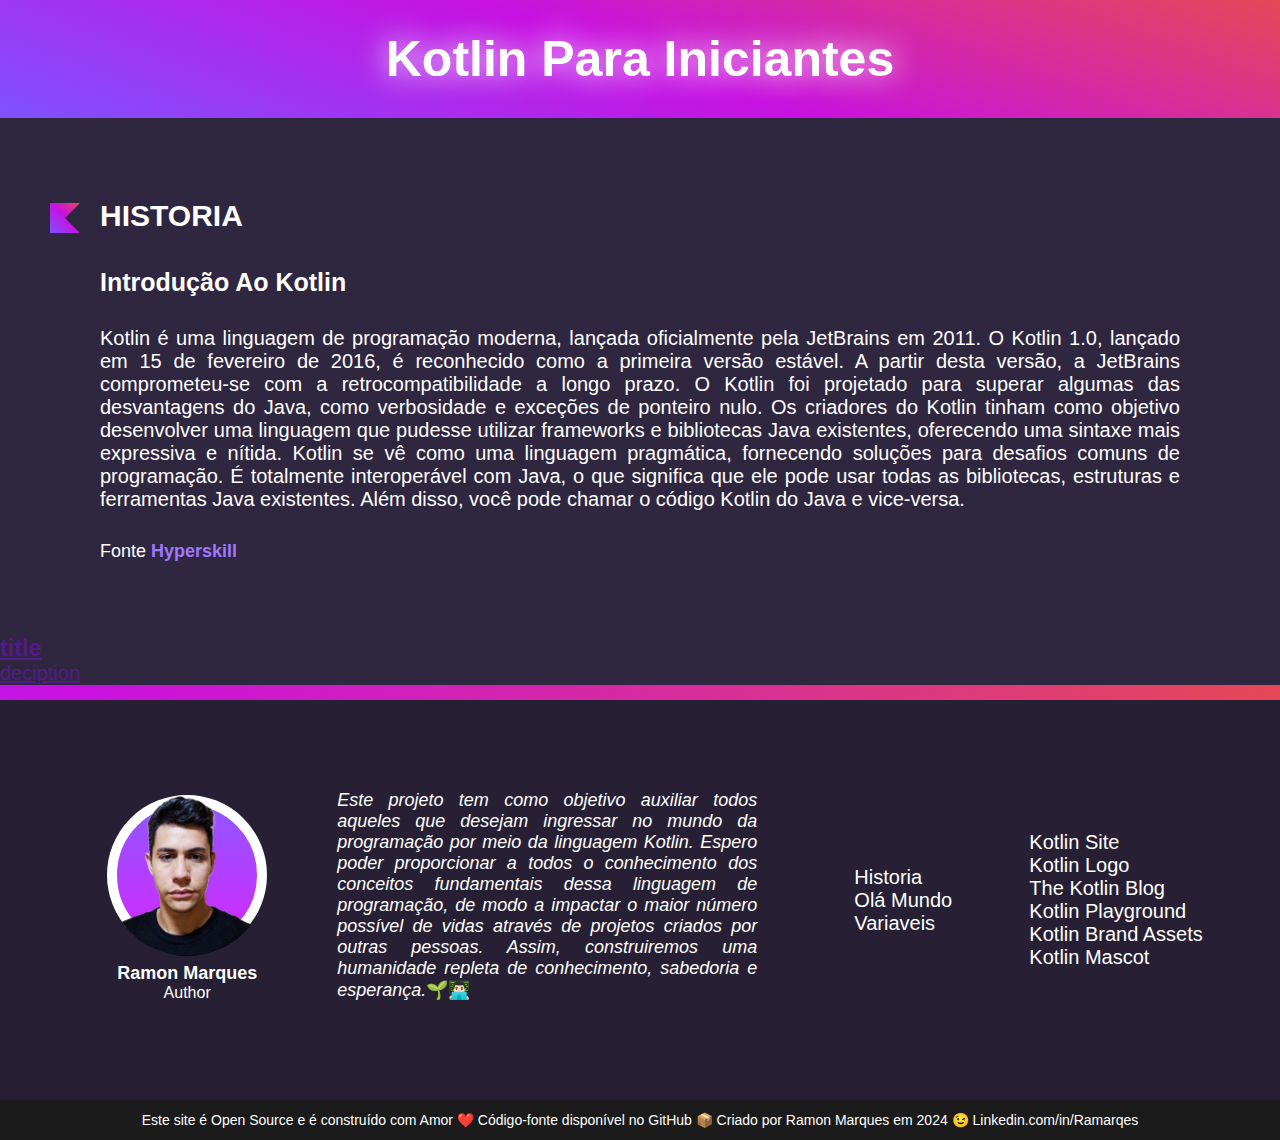
==== index.html @ e8d36db6 "refazendo toda a base do codigo." ====
<!DOCTYPE html>
<!-- Idioma usado no site -->
<html lang="pt">
<!--  Cabeçalho onde estão inserido algumas configurações e informações do site -->
<head>
    <!-- Padrão para reconhecimento de caracteres do portugues -->
    <meta charset="UTF-8">
    <!-- Nome do site na guia do navegador -->
    <title>Kotlin para Iniciantes</title>
    <!-- Icone do site na guia do navegador -->
    <link rel="shortcut icon" href="assets/favicon.ico" type="image/x-icon">
    <!-- Estilização do site, cores, tamanho, fontes etc. -->
    <link rel="stylesheet" href="./style.css">
    <!-- Fontes textuais usada para aplicar no estilo do site -->
    <link rel="preconnect" href="https:fonts.googleapis.com">
    <link rel="preconnect" href="https:fonts.gstatic.com" crossorigin>
    <link href="https:fonts.googleapis.com/css2?family=Open+Sans:ital,wght@0,300..800;1,300..800&family=Roboto:ital,wght@0,100;0,300;0,400;0,500;0,700;0,900;1,100;1,300;1,400;1,500;1,700;1,900&display=swap" rel="stylesheet">
</head>
<!-- Area onde é apresentado todo o conteudo do site -->
<body>

     <!-- titulo do site -->
    <header class="header-page">
        <h1 class="title-page">kotlin para iniciantes</h1>
    </header>


<!-- Modelo base para criar um modulo -->
 <!-- Espaço em volta das seções onde é aplicado a distancia entre os modulos. -->
    <!-- <h1 class="area-module">
        Cabeçalho do modulo do curso
        <div class="section-header">
            Logo kotlin a lado esquerdo do titulo do modulo do curso
            <img src="./assets/Kotlin Full Color Logo Mark RGB.svg" class="side-logo">
            Titulo do modulo
            <h3 class="section-title">module name</h3>
        </div>
        Conteudo do modulo
        <div class="module-content">
            Titulo do conteudo abordado
            <h3 class="content-curse-title">title content</h3>
            Conteudo do modulo abordado
            <p class="content-curse">
                content here!
            </p>
            fonte de ferencia das informações
            <div class="font-section">
                <p class="fonte-reference">fonte</p>
                <a href="https://" target="_blank" class="fonte-name">name</a>
            </div>
        </div>
    </h1> -->


    <!-- Espaço em volta das seções onde é aplicado a distancia entre os modulos. -->
    <h1 class="area-module">
        <!-- Cabeçalho do modulo do curso-->
        <div class="section-header">
            <!-- Logo kotlin a lado esquerdo do titulo do modulo do curso -->
            <img src="./assets/Kotlin Full Color Logo Mark RGB.svg" class="side-logo">
            <!-- Titulo do modulo -->
            <h3 class="section-title">historia</h3>
        </div>
        <!-- Conteudo do modulo -->
        <div class="module-content">
            <!-- Titulo do conteudo abordado -->
            <h3 class="content-curse-title">introdução ao kotlin</h3>
            <!-- Conteudo do modulo abordado -->
            <p class="content-curse">
                Kotlin é uma linguagem de programação moderna, lançada oficialmente pela JetBrains em 2011. O Kotlin 1.0, lançado em 15 de fevereiro de 2016, é reconhecido como a primeira versão estável. A partir desta versão, a JetBrains comprometeu-se com a retrocompatibilidade a longo prazo. O Kotlin foi projetado para superar algumas das desvantagens do Java, como verbosidade e exceções de ponteiro nulo. Os criadores do Kotlin tinham como objetivo desenvolver uma linguagem que pudesse utilizar frameworks e bibliotecas Java existentes, oferecendo uma sintaxe mais expressiva e nítida.
                Kotlin se vê como uma linguagem pragmática, fornecendo soluções para desafios comuns de programação. É totalmente interoperável com Java, o que significa que ele pode usar todas as bibliotecas, estruturas e ferramentas Java existentes. Além disso, você pode chamar o código Kotlin do Java e vice-versa.
           </p>
            <!-- fonte de ferencia das informações -->
            <div class="font-section">
                <p class="fonte-reference">fonte</p>
                <a href="https://hyperskill.org/" target="_blank" class="fonte-name">hyperskill</a>
            </div>
        </div>
    </h1>

    <!--  Area dedicada aos cards que mostram os cursos -->
    <div class="cards-sections">
        <!-- Grupo de cards -->
        <ul class="card-image">
             <!-- Card individual -->
            <li>
                 <!-- Conteudo do Card -->
                <a href="">
                    <img src="">
                    <h3>title</h3>
                    <p>deciption</p>
                </a>
            </li>
        </ul>
    </div>
  
    <!-- <div id="historia"></div>
        <div class="section-header">
            <img src="./assets/Kotlin Full Color Logo Mark RGB.svg" class="mini-logo">
            <h3 class="module-title">historia</h3>
        </div>
        <div class="about-koltin">
            <p>Kotlin é uma linguagem de programação moderna e versátil que pode ser aplicada em diversas atividades. Aqui estão algumas delas:</p>
            <br>
            <p><strong>📱Desenvolvimento Android:</strong> <br> Em 2017, o time do Android da Google oficialmente anunciou o Kotlin como a principal linguagem de programação para o desenvolvimento de aplicações Android, adicionando-a à lista de linguagens suportadas. Portanto, o Kotlin é amplamente utilizado para criar aplicativos Android.</p>
            <br>
            <p><strong> 👨🏻‍💻Desenvolvimento Web:</strong> <br> O Kotlin também pode ser usado para desenvolver aplicativos web e back-ends. Sua sintaxe semelhante ao Java facilita a transição para desenvolvedores familiarizados com essa linguagem.</p>
            <br>
            <p><strong>🖥️Desenvolvimento Desktop:</strong> <br>  Você pode criar aplicativos desktop usando Kotlin. Ele oferece recursos avançados, como programação funcional e expressões lambda, tornando o desenvolvimento mais eficiente.</p>
            <br>
            <p><strong>☕Desenvolvimento de Aplicações para a JVM:</strong> <br>  O Kotlin é compatível com a plataforma Java e pode ser executado em máquinas virtuais Java (JVM). Isso significa que você pode aproveitar bibliotecas existentes em Java para seus projetos Kotlin.</p>
            <br>
            <p>Em resumo, o Kotlin é uma escolha sólida para desenvolvedores que desejam escrever código de forma concisa, segura e eficiente em várias áreas, incluindo Android, web e desktop! 🚀👩‍💻</p>
        </div>
    <div class="section-header">
        <img src="./assets/Kotlin Full Color Logo Mark RGB.svg" class="mini-logo">
        <h3 class="module-title" id="olamundo">olá mundo</h3>
    </div>
<pre class="box-code">
<span class="fun">fun</span> <span class="main">main</span>() {
    println(<span class="println-text">"Hello, world!"</span>)
    <span class="comment"> Hello, world!</span>
}
</pre>

<div class="section-header">
    <img src="./assets/Kotlin Full Color Logo Mark RGB.svg" class="mini-logo">
    <h3 class="module-title" id="variaveis">variaveis</h3>
</div> -->

<!-- Parte final do site -->
<div class="footer-page">
    <div class="menu-curse">
        <div class="kotlin-curse-description">
            <div class="author-name-photo">
                    <a href="https:www.linkedin.com/in/Ramarqes" target="_blank" class="author-box">
                        <img src="./assets/ramon.png" class="profile-photo" draggable="false"></img>
                    </a>
                <div class="author-infor">
                    <h3 class="author-name">Ramon Marques</h3>  
                    <p class="author-page">Author</p>
                </div>
            </div> 
            <p class="curse-description">Este projeto tem como objetivo auxiliar todos aqueles que desejam ingressar no mundo da programação por meio da linguagem Kotlin. Espero poder proporcionar a todos o conhecimento dos conceitos fundamentais dessa linguagem de programação, de modo a impactar o maior número possível de vidas através de projetos criados por outras pessoas. Assim, construiremos uma humanidade repleta de conhecimento, sabedoria e esperança.<span class="plant">🌱</span><span class="developer">👨🏻‍💻</span></p>
        </div>
        <ul class="menu-curse-list" id="mapa">
            <li><a href="#historia">historia</a></li>
            <li><a href="#olamundo">olá mundo</a></li>
            <li><a href="#variaveis">variaveis</a></li>
        </ul>
        <ul class="menu-curse-list">
            <li><a href="https:kotlinlang.org/" target="_blank">kotlin site</a></li>
            <li><a href="https:resources.jetbrains.com/storage/products/kotlin/docs/kotlin_logos.zip?_gl=1*v9r5ra*_ga*MTM2NjAxMjk1Ny4xNzA3NTg4OTkx*_ga_9J976DJZ68*MTcwNzU4ODk5MS4xLjEuMTcwNzU5MTEyNi41LjAuMA..&_ga=2.67188372.463528049.1707588992-1366012957.1707588991" target="_blank">kotlin logo</a></li>
            <li><a href="https:blog.jetbrains.com/kotlin/" target="_blank">the kotlin blog</a></li>
            <li><a href="https:play.kotlinlang.org/?_gl=1*1tnyzey*_ga*MTM2NjAxMjk1Ny4xNzA3NTg4OTkx*_ga_9J976DJZ68*MTcwNzU4ODk5MS4xLjEuMTcwNzU4OTA2Ni41Mi4wLjA.&_ga=2.162132665.463528049.1707588992-1366012957.1707588991#[base64]" target="_blank">kotlin playground</a></li>
            <li><a href="https:kotlinlang.org/docs/kotlin-brand-assets.html" target="_blank">Kotlin brand assets</a></li>
            <li><a href="https:resources.jetbrains.com/storage/products/kotlin/docs/kotlin_mascot_2.zip?_gl=1*n5h6gu*_ga*NDE5MTMzMjM2LjE3MDgxNDAwMzI.*_ga_9J976DJZ68*MTcwODE0MDAzMi4xLjEuMTcwODE0MDE0OS41Mi4wLjA.&_ga=2.55167659.1201682532.1708140033-419133236.1708140032" target="_blank">kotlin mascot</a></li>
        </ul>
    </div>
    <div class="infor-page">
        <p >Este site é Open Source e é construído com Amor <span class="heart">❤️</span> <a class="github" href="https:github.com/ramonmarqueslima/guia_kotlin_para_iniciantes" target="_blank">Código-fonte disponível no GitHub</a> <span class="box">📦</span> Criado por Ramon Marques em 2024 <span class="wink">😉</span> <a class="linkedin" target="_blank" href="https:www.linkedin.com/in/Ramarqes">Linkedin.com/in/Ramarqes</a></p>
    </div>
</div>
</html>
---- style.css ----
/* Definindo algumas propriodades do site como espaçamento e comportamento */
*{
    margin: 0px;
    padding: 0px;
}
html{
    scroll-behavior: smooth;
}
body{
    font-family: 'Segoe UI', Tahoma, Geneva, Verdana, sans-serif;
    font-size: 20px;;
    color: #ffffff;
    background-color: #2f263f;
}

/* Definindo o titulo da pagina */
.header-page{
    font-family: 'Segoe UI', Tahoma, Geneva, Verdana, sans-serif;
    display: flex;
    justify-content: center;
    justify-items: center;
    background-image: linear-gradient(20deg, #7F52FF, #C811E2, #E54857);
}
.title-page{
    font-size: 50px;  
    text-shadow: 0px 0px 30px #ffffff;
    text-transform: capitalize;
    margin: 30px;
    display: flex;
    justify-content: center;
    justify-items: center;
    user-select: none;
}

/* Definindo a area em volta de cada modulo */
.area-module{
    margin: 50px;
}

/* Definindo o titulo do modulo */
.section-header{
    height: 100px;
    display: flex;
    flex-direction: row;
    align-items: center;
}
.section-title{
    margin-bottom: 5px;
    text-align: center;
    font-size: 30px;
    font-family: 'Segoe UI', Tahoma, Geneva, Verdana, sans-serif;
    text-transform: uppercase;
}
.side-logo{
    width: 30px;
    margin-right: 20px;
    user-select: none;
    -webkit-user-drag: none;
    -moz-user-select: none;
    -webkit-user-modify: read-only;
}

/* Definindo o conteudo do curso */
.module-content{
    margin-left: 50px;
    margin-right: 50px;
}
.content-curse-title{
    font-size: 25px;
    text-transform: capitalize;
    margin-bottom: 30px;
}
.content-curse{
    font-size: 20px;
    font-weight: 100;
    text-align: justify;
    margin-bottom: 30px;
}
.font-section{
    display: flex;
    flex-direction: row;
    align-items: center;
}
.fonte-reference{
    text-transform: capitalize;
    font-size: 18px;
    font-weight: 100;
}
.fonte-name{
    transition: ease-in-out 0.3s;
    text-transform: capitalize;
    font-size: 18px;
    margin-left: 5px;
    color: #a077ff;
    text-decoration: none;
}
.fonte-name:hover{
    text-shadow: 0px 0px 30px #C811E2;
}











/* .section-header{
    display: flex;
    flex-direction: row;
    align-items: center;
    margin-left: 50px;
    margin: 50px;
    user-select: none;
    -webkit-user-drag: none;
    -moz-user-select: none;
    -webkit-user-modify: read-only;
} */

/* .mini-logo{
    width: 25px;
    user-select: none;
    -webkit-user-drag: none;
    -moz-user-select: none;
    -webkit-user-modify: read-only;
} */
.module-title{

    margin-left: 15px;
    text-transform: capitalize;
    margin-bottom: 3px;
}
.about-koltin{
    margin-left: 90px;
    margin-right: 90px;
    font-size: 18px;
    text-align: justify;
    font-family: 'Segoe UI', Tahoma, Geneva, Verdana, sans-serif;
    font-weight: 100;
}
strong{
    font-weight: 600;
}
.println-text{
    color: #35c78a;
}
.comment{
    color: #8f8f8f;
}
.fun{
    color: #bc8ef5;
}
.main{
    color: rgb(104, 166, 236);
}
.box-code{
    font-size: 16px;
    border-left: 10px solid #ffffff;
    margin-left: 90px;
    margin-right: 90px;
    padding-left: 30px;
    display: block;
}

.footer-page{
    color: #ffffff;
    height: auto;
    background-color: #272034;
}
.author-box{
    margin-top: -50px;
    display: flex;
    flex-direction: column;
    justify-content: center;
    align-items: center;
    width: 140px;
    height: 140px;
    background-image: linear-gradient(180deg, #9156ff, #d427ff);
    border-radius: 100%;
    border: 10px solid #ffffff;
    transition: ease-in-out 0.4s;
}
.author-box:hover{
    width: 160px;
    height: 160px;
    filter: drop-shadow(0px -20px 20px#b22eff);
    border: 0px solid transparent;
}
.profile-photo{ 
    width: 161px;
    height: 161px;
    border-radius: 100%;

}
.author-infor{
    position: absolute;
    display: flex;
    flex-direction: column;
    justify-content: space-evenly;
    align-items: center;
    margin-bottom: -165px;
}
.author-name{
    font-family: 'Segoe UI', Tahoma, Geneva, Verdana, sans-serif;
    font-size: 18px;
}
.author-page{
    font-size: 16px;
    text-align: justify;
    font-family: 'Segoe UI', Tahoma, Geneva, Verdana, sans-serif;
    font-weight: 100;
}
.menu-curse{
    height: 400px;
    display: flex;
    flex-direction: row;
    justify-content: space-evenly;
    align-items: center;
    border-top-width: 15px;
    border-top-style: solid;
    border-image: linear-gradient(20deg, #7F52FF, #C811E2, #E54857) 1;
}
.kotlin-curse-description{
    display: flex;
    justify-content: space-evenly;
    align-items: center;
    width: 700px;
    height: 300px;
    gap: 30px;
}
.curse-description{
    font-size: 18px;
    text-align: justify;
    font-family: 'Segoe UI', Tahoma, Geneva, Verdana, sans-serif;
    font-weight: 100;
    font-style: italic;
    height: 220px;
    width: 420px;
    padding: 10px;
}
.author-name-photo{
   display: flex;
   align-items: center;
   flex-direction: column;
   justify-content: center;
   width: 200px;
   height: 250px;
}

.menu-curse-list{
    list-style-type: none;
}
.menu-curse-list a{
    text-decoration: none;
    color: #ffffff;
    text-transform: capitalize;
    font-weight: 100;
    transition:  all 0.5s;
}
.infor-page{
    width: auto;
    height: 40px;
    font-size: 14px;
    display: flex;
    flex-direction: row;
    justify-content: center;
    align-items: center;
    background-color: #1B1B1B;
}
.developer{
    transition: all 0.5s;
    font-style: normal;
}
.developer:hover{
    cursor: pointer;
    filter: drop-shadow(0px 0px 5px #e4c7ff);
}
.heart{
    transition: all 0.5s;
    font-style: normal;
}
.wink{
    transition: all 0.5s;
}
.plant{
    font-style: normal;
    transition: all 0.5s; 
}
.plant:hover{
    filter: drop-shadow(0px 0px 5px #9af13d);
    cursor: pointer;
}
.box{
    transition: all 0.5s; 
}
.box:hover{
    cursor: pointer;
    filter: drop-shadow(0px 0px 5px #ffda81);
}
.github{
    transition: all 0.5s;
    color: #ffffff;
    text-decoration: none;
}
.github:hover{
    filter: drop-shadow(0px 0px 5px #d289ff);
    color: #d289ff;
}
.heart:hover{
    filter: drop-shadow(0px 0px 5px #ff0050);
    cursor: pointer;
}
.wink:hover{
    filter: drop-shadow(0px 0px 5px #ffc833);
    cursor: pointer;  
}
.linkedin{
    transition: all 0.5s;
    cursor: pointer;
    text-decoration: none;
    color: #ffffff;
}
.linkedin:hover{
    filter: drop-shadow(0px 0px 5px #0096ff);
    color: #0096ff;
}
::selection{
    color: #1b1b1b;
    background-color: #d289ff;
}
a:hover{
    color: #ca74ff;
}
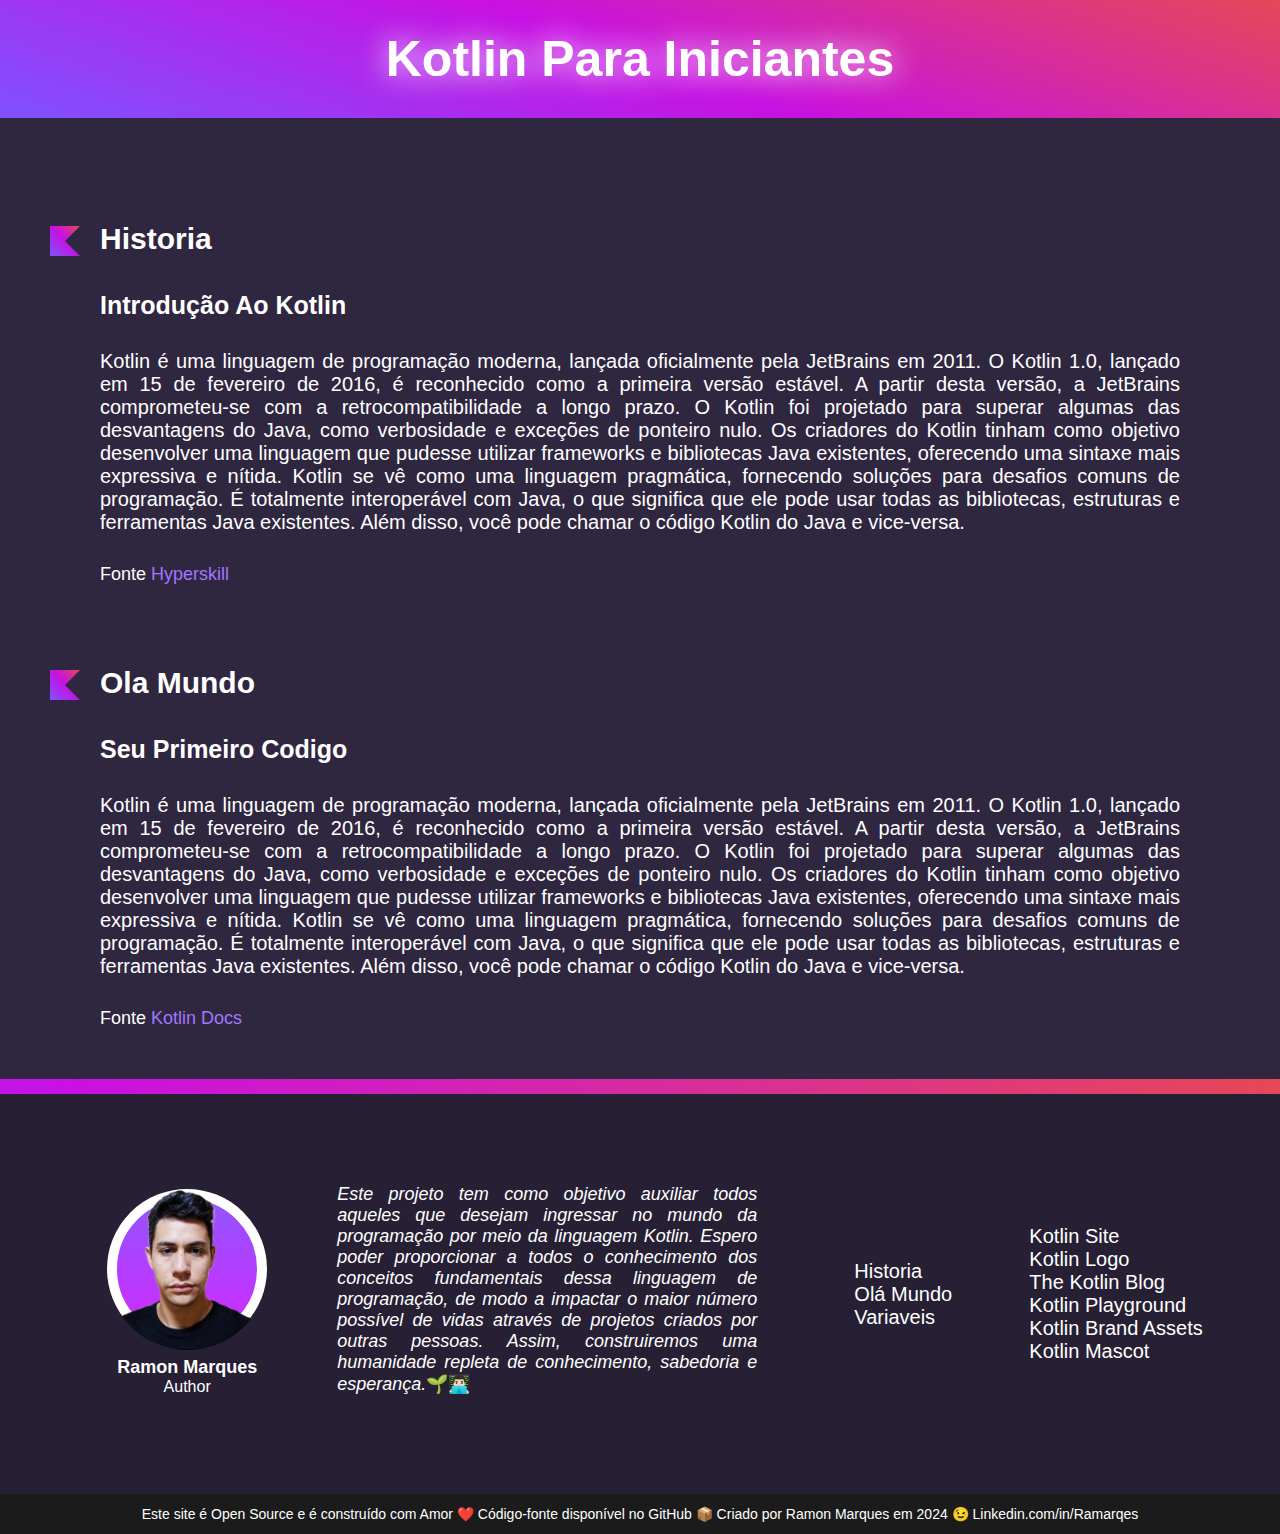
==== commit 3e0cbcd7: "corrigindo alguns erros." ====
--- a/index.html
+++ b/index.html
@@ -24,10 +24,26 @@
         <h1 class="title-page">kotlin para iniciantes</h1>
     </header>
 
+        <!--  Area dedicada aos cards que mostram os cursos -->
+        <div class="cards-sections">
+            <!-- Grupo de cards -->
+            <ul class="card-image">
+                 <!-- Card individual -->
+                <li>
+                     <!-- Conteudo do Card -->
+                    <a href="">
+                        <img src="">
+                        <h3></h3>
+                        <p></p>
+                    </a>
+                </li>
+            </ul>
+        </div>
+
 
 <!-- Modelo base para criar um modulo -->
  <!-- Espaço em volta das seções onde é aplicado a distancia entre os modulos. -->
-    <!-- <h1 class="area-module">
+    <!-- <div class="area-module">
         Cabeçalho do modulo do curso
         <div class="section-header">
             Logo kotlin a lado esquerdo do titulo do modulo do curso
@@ -49,11 +65,10 @@
                 <a href="https://" target="_blank" class="fonte-name">name</a>
             </div>
         </div>
-    </h1> -->
-
+    </div> -->
 
     <!-- Espaço em volta das seções onde é aplicado a distancia entre os modulos. -->
-    <h1 class="area-module">
+    <div class="area-module" id="historia">
         <!-- Cabeçalho do modulo do curso-->
         <div class="section-header">
             <!-- Logo kotlin a lado esquerdo do titulo do modulo do curso -->
@@ -76,23 +91,33 @@
                 <a href="https://hyperskill.org/" target="_blank" class="fonte-name">hyperskill</a>
             </div>
         </div>
-    </h1>
+    </div>
 
-    <!--  Area dedicada aos cards que mostram os cursos -->
-    <div class="cards-sections">
-        <!-- Grupo de cards -->
-        <ul class="card-image">
-             <!-- Card individual -->
-            <li>
-                 <!-- Conteudo do Card -->
-                <a href="">
-                    <img src="">
-                    <h3>title</h3>
-                    <p>deciption</p>
-                </a>
-            </li>
-        </ul>
+    <div class="area-module" id="olamundo">
+        <!-- Cabeçalho do modulo do curso-->
+        <div class="section-header">
+            <!-- Logo kotlin a lado esquerdo do titulo do modulo do curso -->
+            <img src="./assets/Kotlin Full Color Logo Mark RGB.svg" class="side-logo">
+            <!-- Titulo do modulo -->
+            <h3 class="section-title">ola mundo</h3>
+        </div>
+        <!-- Conteudo do modulo -->
+        <div class="module-content">
+            <!-- Titulo do conteudo abordado -->
+            <h3 class="content-curse-title">seu primeiro codigo</h3>
+            <!-- Conteudo do modulo abordado -->
+            <p class="content-curse">
+                Kotlin é uma linguagem de programação moderna, lançada oficialmente pela JetBrains em 2011. O Kotlin 1.0, lançado em 15 de fevereiro de 2016, é reconhecido como a primeira versão estável. A partir desta versão, a JetBrains comprometeu-se com a retrocompatibilidade a longo prazo. O Kotlin foi projetado para superar algumas das desvantagens do Java, como verbosidade e exceções de ponteiro nulo. Os criadores do Kotlin tinham como objetivo desenvolver uma linguagem que pudesse utilizar frameworks e bibliotecas Java existentes, oferecendo uma sintaxe mais expressiva e nítida.
+                Kotlin se vê como uma linguagem pragmática, fornecendo soluções para desafios comuns de programação. É totalmente interoperável com Java, o que significa que ele pode usar todas as bibliotecas, estruturas e ferramentas Java existentes. Além disso, você pode chamar o código Kotlin do Java e vice-versa.
+           </p>
+            <!-- fonte de ferencia das informações -->
+            <div class="font-section">
+                <p class="fonte-reference">fonte</p>
+                <a href="https://kotlinlang.org/docs/kotlin-tour-hello-world.html" target="_blank" class="fonte-name">kotlin docs</a>
+            </div>
+        </div>
     </div>
+
   
     <!-- <div id="historia"></div>
         <div class="section-header">
--- a/style.css
+++ b/style.css
@@ -44,12 +44,13 @@
     flex-direction: row;
     align-items: center;
 }
+/* Titulo do modulo do curso */
 .section-title{
     margin-bottom: 5px;
     text-align: center;
     font-size: 30px;
     font-family: 'Segoe UI', Tahoma, Geneva, Verdana, sans-serif;
-    text-transform: uppercase;
+    text-transform: capitalize;
 }
 .side-logo{
     width: 30px;
@@ -76,20 +77,23 @@
     text-align: justify;
     margin-bottom: 30px;
 }
+/* Definido estilização das fontes de informações */
 .font-section{
     display: flex;
     flex-direction: row;
     align-items: center;
-}
+    font-size: 18px;
+    font-weight: 100;
+    text-transform: capitalize;
+}
+/* Nome da fonte de estudo */
 .fonte-reference{
-    text-transform: capitalize;
-    font-size: 18px;
-    font-weight: 100;
-}
+
+}
+/* Link da fonte de estudo*/
 .fonte-name{
+
     transition: ease-in-out 0.3s;
-    text-transform: capitalize;
-    font-size: 18px;
     margin-left: 5px;
     color: #a077ff;
     text-decoration: none;
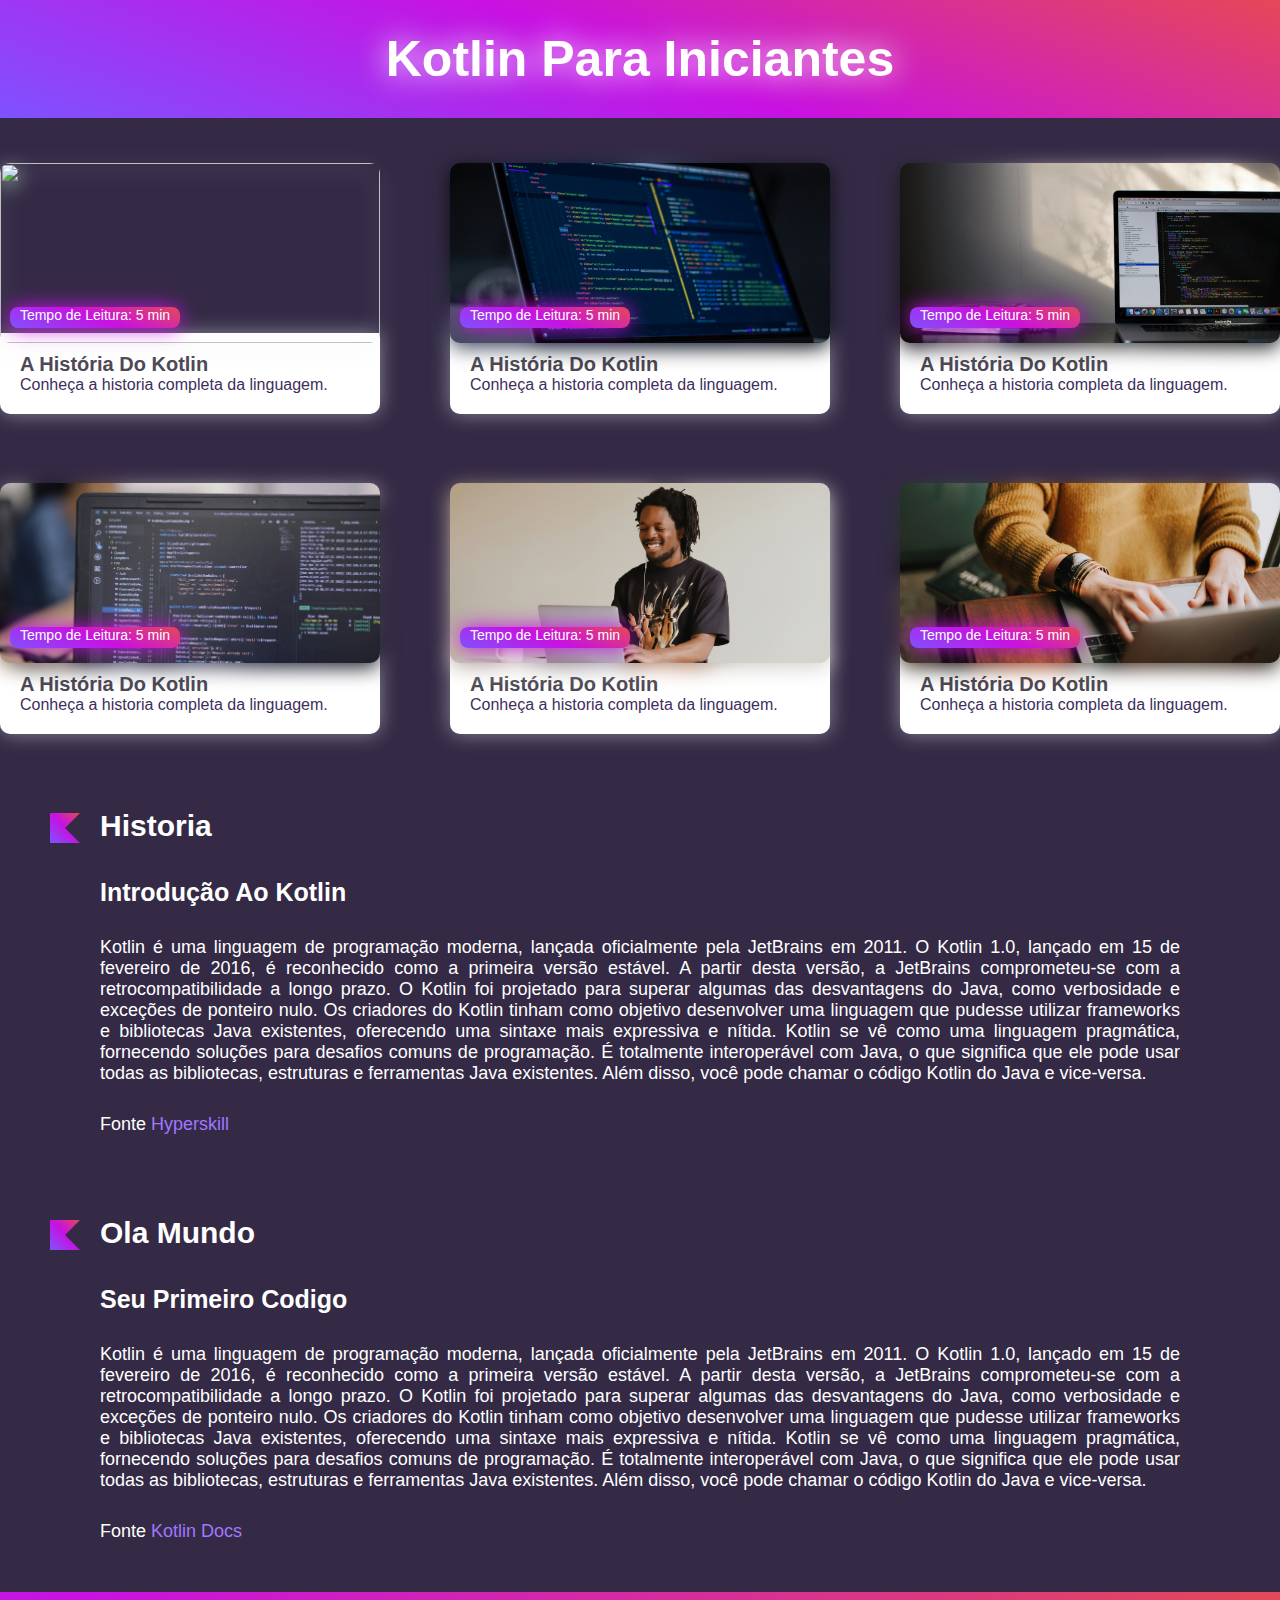
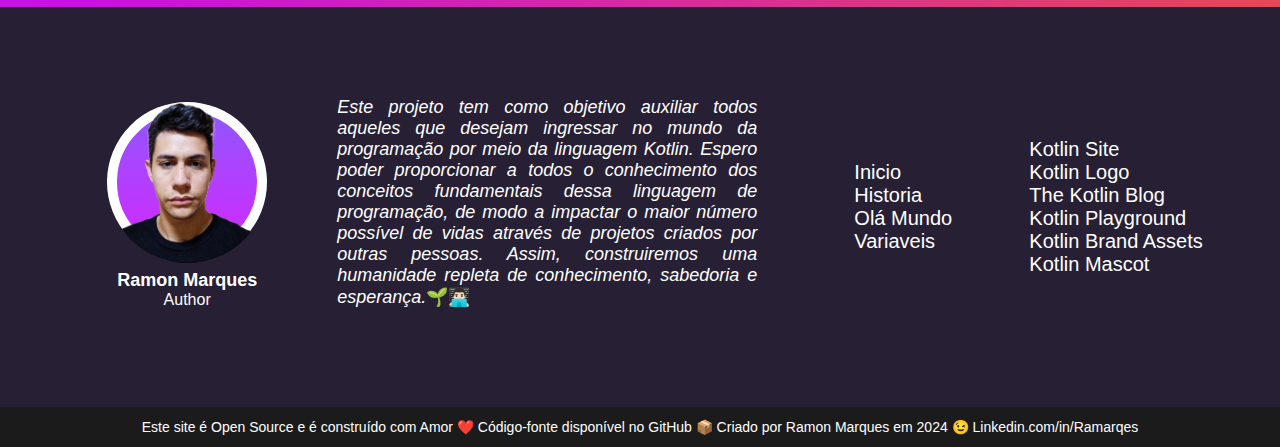
==== commit 722686ff: "criando a base dos cards" ====
--- a/index.html
+++ b/index.html
@@ -27,15 +27,84 @@
         <!--  Area dedicada aos cards que mostram os cursos -->
         <div class="cards-sections">
             <!-- Grupo de cards -->
-            <ul class="card-image">
+            <!-- Primeira linha de cards -->
+            <ul class="card-list">
                  <!-- Card individual -->
-                <li>
-                     <!-- Conteudo do Card -->
-                    <a href="">
-                        <img src="">
-                        <h3></h3>
-                        <p></p>
-                    </a>
+                <li class="single-card">
+                    <div class="image-and-time">
+                        <img src="assets/curse (5).jpg" class="card-image">
+                        <img src="assets/curse (5).jpg" class="card-image-blur">
+                        <p class="time-to-read">Tempo de Leitura: 5 min</p>
+                    </div>
+                    <div class="card-title-and-description">
+                        <h3 class="card-title">a história do kotlin</h3>
+                        <p class="card-description">Conheça a historia completa da linguagem.</p>
+                    </div>
+
+                </li>
+                <li class="single-card">
+                    <div class="image-and-time">
+                        <img src="assets/curse (1).jpg" class="card-image">
+                        <img src="assets/curse (1).jpg" class="card-image-blur">
+                        <p class="time-to-read">Tempo de Leitura: 5 min</p>
+                    </div>
+                    <div class="card-title-and-description">
+                        <h3 class="card-title">a história do kotlin</h3>
+                        <p class="card-description">Conheça a historia completa da linguagem.</p>
+                    </div>
+
+                </li>
+                <li class="single-card">
+                    <div class="image-and-time">
+                        <img src="assets/curse (2).jpg" class="card-image">
+                        <img src="assets/curse (2).jpg" class="card-image-blur">
+                        <p class="time-to-read">Tempo de Leitura: 5 min</p>
+                    </div>
+                    <div class="card-title-and-description">
+                        <h3 class="card-title">a história do kotlin</h3>
+                        <p class="card-description">Conheça a historia completa da linguagem.</p>
+                    </div>
+
+                </li>
+           </ul>
+           <!-- Segunda linha de cards -->
+           <ul class="card-list">
+            <!-- Card individual -->
+                <li class="single-card">
+                    <div class="image-and-time">
+                        <img src="assets/curse (3).jpg" class="card-image">
+                        <img src="assets/curse (3).jpg" class="card-image-blur">
+                        <p class="time-to-read">Tempo de Leitura: 5 min</p>
+                    </div>
+                    <div class="card-title-and-description">
+                        <h3 class="card-title">a história do kotlin</h3>
+                        <p class="card-description">Conheça a historia completa da linguagem.</p>
+                    </div>
+
+                </li>
+                <li class="single-card">
+                    <div class="image-and-time">
+                        <img src="assets/curse (4).jpg" class="card-image">
+                        <img src="assets/curse (4).jpg" class="card-image-blur">
+                        <p class="time-to-read">Tempo de Leitura: 5 min</p>
+                    </div>
+                    <div class="card-title-and-description">
+                        <h3 class="card-title">a história do kotlin</h3>
+                        <p class="card-description">Conheça a historia completa da linguagem.</p>
+                    </div>
+
+                </li>
+                <li class="single-card">
+                    <div class="image-and-time">
+                        <img src="assets/curse (6).jpg" class="card-image">
+                        <img src="assets/curse (6).jpg" class="card-image-blur">
+                        <p class="time-to-read">Tempo de Leitura: 5 min</p>
+                    </div>
+                    <div class="card-title-and-description">
+                        <h3 class="card-title">a história do kotlin</h3>
+                        <p class="card-description">Conheça a historia completa da linguagem.</p>
+                    </div>
+
                 </li>
             </ul>
         </div>
@@ -169,6 +238,7 @@
             <p class="curse-description">Este projeto tem como objetivo auxiliar todos aqueles que desejam ingressar no mundo da programação por meio da linguagem Kotlin. Espero poder proporcionar a todos o conhecimento dos conceitos fundamentais dessa linguagem de programação, de modo a impactar o maior número possível de vidas através de projetos criados por outras pessoas. Assim, construiremos uma humanidade repleta de conhecimento, sabedoria e esperança.<span class="plant">🌱</span><span class="developer">👨🏻‍💻</span></p>
         </div>
         <ul class="menu-curse-list" id="mapa">
+            <li><a href="#">inicio</a></li>
             <li><a href="#historia">historia</a></li>
             <li><a href="#olamundo">olá mundo</a></li>
             <li><a href="#variaveis">variaveis</a></li>
--- a/style.css
+++ b/style.css
@@ -10,7 +10,11 @@
     font-family: 'Segoe UI', Tahoma, Geneva, Verdana, sans-serif;
     font-size: 20px;;
     color: #ffffff;
-    background-color: #2f263f;
+    background-color: #342a46;
+}
+::selection{
+    color: #1b1b1b;
+    background-color: #e978ff;
 }
 
 /* Definindo o titulo da pagina */
@@ -31,6 +35,94 @@
     justify-items: center;
     user-select: none;
 }
+/* Definindo o menu de modulos do curso */
+.cards-sections{
+    margin: 50px;
+    display: flex;
+    flex-direction: column;
+    justify-content: center;
+    align-items: center;
+    gap: 80px;
+}
+.card-list{
+    margin: 10px;
+    display: flex;
+    flex-direction: row;
+    justify-content: center;
+    align-items: center;
+    text-decoration: none;
+    gap: 50px;
+}
+.single-card{
+    margin: 10px;
+    display: flex;
+    flex-direction: column;
+    justify-content: center;
+    justify-content: center;
+    width: 380px;
+    height: 200px;
+    border-radius: 7px;
+    color: #1B1B1B;
+}
+.image-and-time{
+    display: flex;
+    flex-direction: column;
+    align-items: center;
+    justify-content: center;
+}
+.card-image{
+    width: 380px;
+    height: 180px;
+    object-fit: cover;
+    border-radius: 10px;
+    z-index: 1;
+}
+.card-image-blur{
+    margin-top: 10px;
+    width: 380px;
+    height: 180px;
+    object-fit: cover;
+    border-radius: 10px;
+    z-index: 0;
+    position: absolute;
+    filter: blur(10px);
+}
+.time-to-read{
+    position: absolute;
+    margin-left: -190px;
+    margin-top: 130px;
+    color: #ffffff;
+    font-size: 14px;
+    z-index: 1;
+    background-image: linear-gradient(20deg, #7F52FF, #C811E2, #E54857);
+    box-shadow: 0px 0px 20px#C811E2;
+    padding: 0px 10px 5px 10px;
+    border-radius: 8px;
+    transition: ease-in-out 0.3s;
+}
+.card-title-and-description{
+    display: flex;
+    flex-direction: column;
+    justify-content: center;
+    padding: 20px;
+    background: #ffffff;
+    object-fit: cover;
+    border-radius: 0px 0px 10px 10px;
+    box-shadow: 0px 0px 20px#ffffff70;
+    transition: ease-in-out 0.3s;
+    margin-top: -10px;
+
+}
+.card-title{
+    text-transform: capitalize;
+    color: #4d4855;
+    font-size: 20px;
+}
+.card-description{
+    color: #3e2d5c;
+    font-size: 16px;
+}
+
 
 /* Definindo a area em volta de cada modulo */
 .area-module{
@@ -72,8 +164,7 @@
     margin-bottom: 30px;
 }
 .content-curse{
-    font-size: 20px;
-    font-weight: 100;
+    font-size: 18px;
     text-align: justify;
     margin-bottom: 30px;
 }
@@ -83,23 +174,19 @@
     flex-direction: row;
     align-items: center;
     font-size: 18px;
-    font-weight: 100;
     text-transform: capitalize;
 }
 /* Nome da fonte de estudo */
-.fonte-reference{
-
-}
+
 /* Link da fonte de estudo*/
 .fonte-name{
-
     transition: ease-in-out 0.3s;
     margin-left: 5px;
     color: #a077ff;
     text-decoration: none;
 }
 .fonte-name:hover{
-    text-shadow: 0px 0px 30px #C811E2;
+    text-shadow: 0px 0px 30px #e978ff;
 }
 
 
@@ -331,10 +418,7 @@
     filter: drop-shadow(0px 0px 5px #0096ff);
     color: #0096ff;
 }
-::selection{
-    color: #1b1b1b;
-    background-color: #d289ff;
-}
+
 a:hover{
     color: #ca74ff;
 }
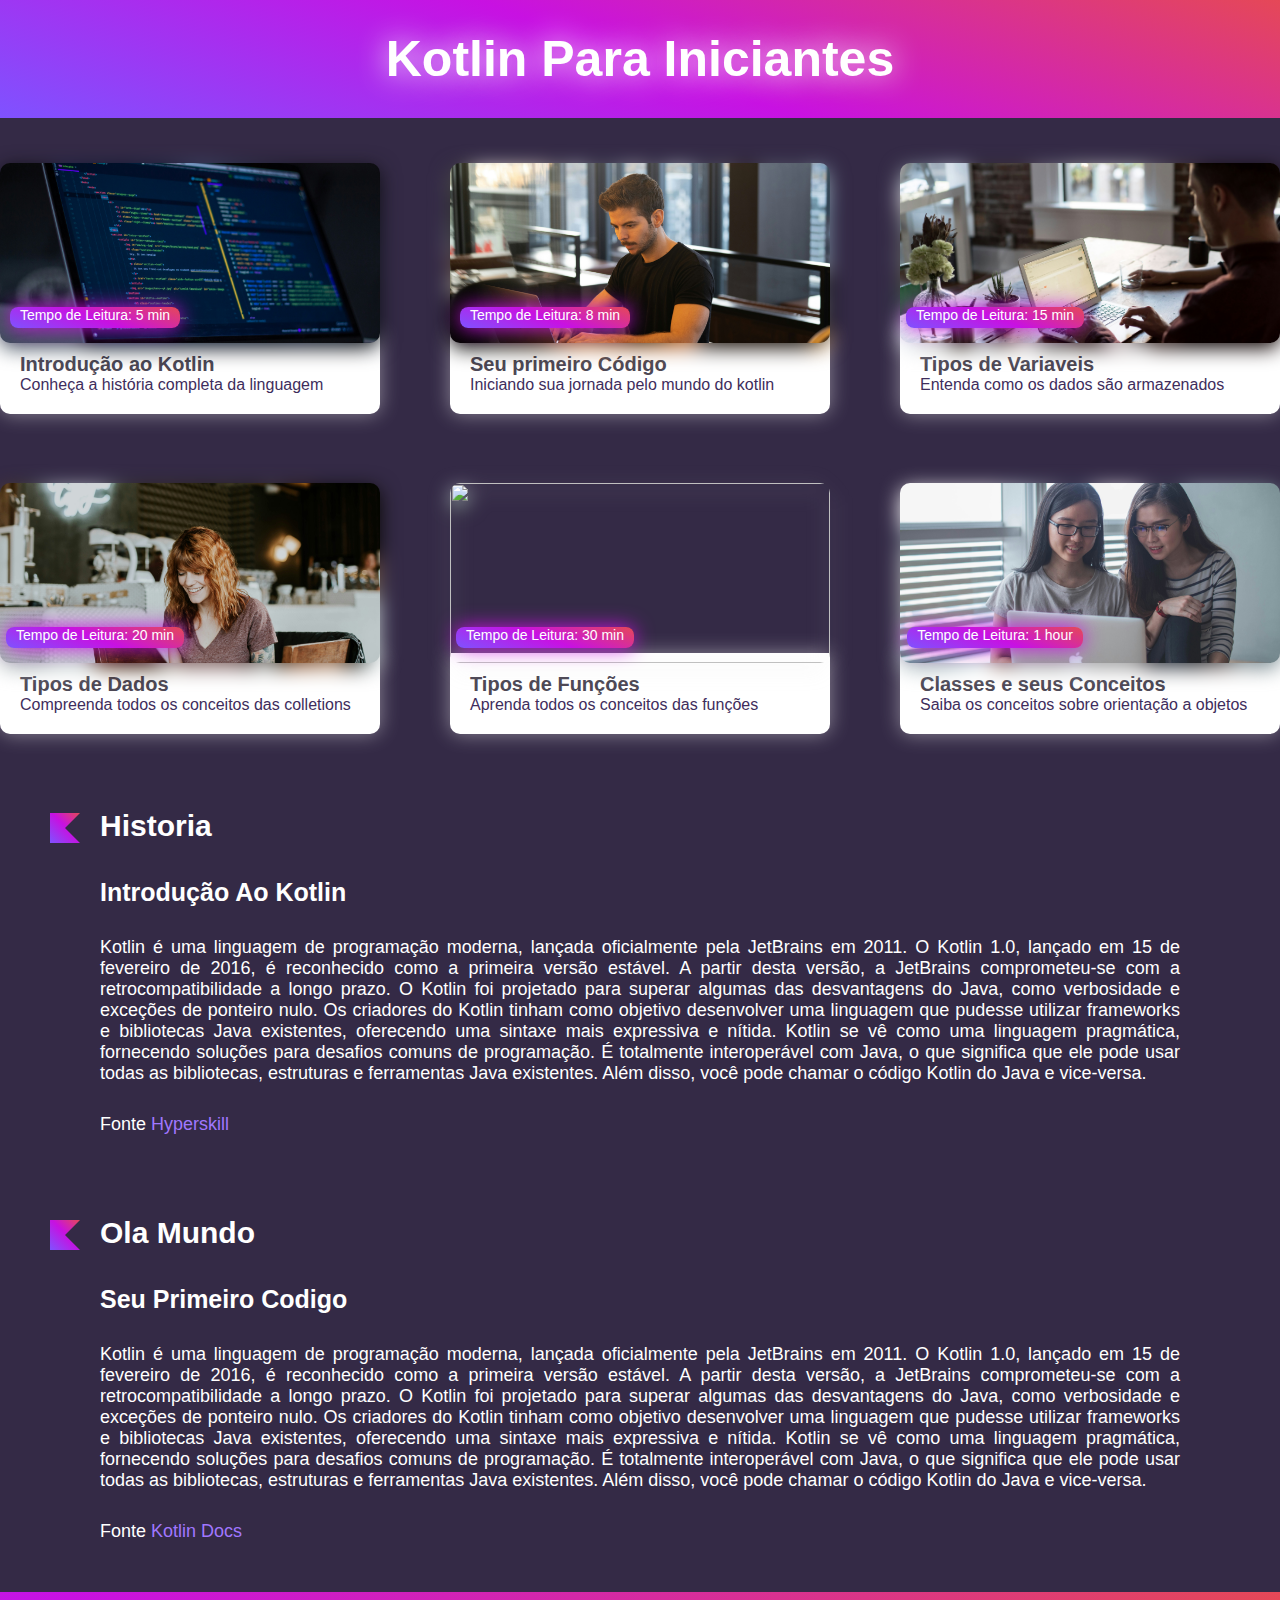
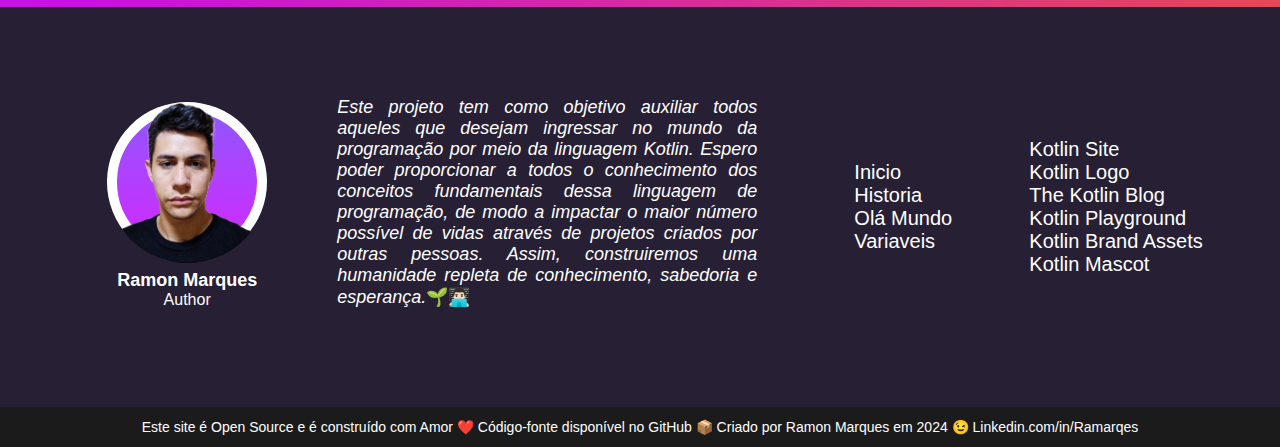
==== commit b9415ade: "finalizando o card" ====
--- a/index.html
+++ b/index.html
@@ -32,25 +32,13 @@
                  <!-- Card individual -->
                 <li class="single-card">
                     <div class="image-and-time">
-                        <img src="assets/curse (5).jpg" class="card-image">
-                        <img src="assets/curse (5).jpg" class="card-image-blur">
-                        <p class="time-to-read">Tempo de Leitura: 5 min</p>
-                    </div>
-                    <div class="card-title-and-description">
-                        <h3 class="card-title">a história do kotlin</h3>
-                        <p class="card-description">Conheça a historia completa da linguagem.</p>
-                    </div>
-
-                </li>
-                <li class="single-card">
-                    <div class="image-and-time">
                         <img src="assets/curse (1).jpg" class="card-image">
                         <img src="assets/curse (1).jpg" class="card-image-blur">
                         <p class="time-to-read">Tempo de Leitura: 5 min</p>
                     </div>
                     <div class="card-title-and-description">
-                        <h3 class="card-title">a história do kotlin</h3>
-                        <p class="card-description">Conheça a historia completa da linguagem.</p>
+                        <h3 class="card-title">Introdução ao Kotlin</h3>
+                        <p class="card-description">Conheça a história completa da linguagem</p>
                     </div>
 
                 </li>
@@ -58,11 +46,23 @@
                     <div class="image-and-time">
                         <img src="assets/curse (2).jpg" class="card-image">
                         <img src="assets/curse (2).jpg" class="card-image-blur">
-                        <p class="time-to-read">Tempo de Leitura: 5 min</p>
-                    </div>
-                    <div class="card-title-and-description">
-                        <h3 class="card-title">a história do kotlin</h3>
-                        <p class="card-description">Conheça a historia completa da linguagem.</p>
+                        <p class="time-to-read">Tempo de Leitura: 8 min</p>
+                    </div>
+                    <div class="card-title-and-description">
+                        <h3 class="card-title">Seu primeiro Código</h3>
+                        <p class="card-description">Iniciando sua jornada pelo mundo do kotlin</p>
+                    </div>
+
+                </li>
+                <li class="single-card">
+                    <div class="image-and-time">
+                        <img src="assets/curse (3).jpg" class="card-image">
+                        <img src="assets/curse (3).jpg" class="card-image-blur">
+                        <p class="time-to-read">Tempo de Leitura: 15 min</p>
+                    </div>
+                    <div class="card-title-and-description">
+                        <h3 class="card-title">Tipos de Variaveis</h3>
+                        <p class="card-description">Entenda como os dados são armazenados</p>
                     </div>
 
                 </li>
@@ -72,25 +72,25 @@
             <!-- Card individual -->
                 <li class="single-card">
                     <div class="image-and-time">
-                        <img src="assets/curse (3).jpg" class="card-image">
-                        <img src="assets/curse (3).jpg" class="card-image-blur">
-                        <p class="time-to-read">Tempo de Leitura: 5 min</p>
-                    </div>
-                    <div class="card-title-and-description">
-                        <h3 class="card-title">a história do kotlin</h3>
-                        <p class="card-description">Conheça a historia completa da linguagem.</p>
-                    </div>
-
-                </li>
-                <li class="single-card">
-                    <div class="image-and-time">
                         <img src="assets/curse (4).jpg" class="card-image">
                         <img src="assets/curse (4).jpg" class="card-image-blur">
-                        <p class="time-to-read">Tempo de Leitura: 5 min</p>
-                    </div>
-                    <div class="card-title-and-description">
-                        <h3 class="card-title">a história do kotlin</h3>
-                        <p class="card-description">Conheça a historia completa da linguagem.</p>
+                        <p class="time-to-read">Tempo de Leitura: 20 min</p>
+                    </div>
+                    <div class="card-title-and-description">
+                        <h3 class="card-title">Tipos de Dados</h3>
+                        <p class="card-description">Compreenda todos os conceitos das colletions</p>
+                    </div>
+
+                </li>
+                <li class="single-card">
+                    <div class="image-and-time">
+                        <img src="assets/curse (5).jpg" class="card-image">
+                        <img src="assets/curse (5).jpg" class="card-image-blur">
+                        <p class="time-to-read">Tempo de Leitura: 30 min</p>
+                    </div>
+                    <div class="card-title-and-description">
+                        <h3 class="card-title">Tipos de Funções</h3>
+                        <p class="card-description">Aprenda todos os conceitos das funções</p>
                     </div>
 
                 </li>
@@ -98,11 +98,11 @@
                     <div class="image-and-time">
                         <img src="assets/curse (6).jpg" class="card-image">
                         <img src="assets/curse (6).jpg" class="card-image-blur">
-                        <p class="time-to-read">Tempo de Leitura: 5 min</p>
-                    </div>
-                    <div class="card-title-and-description">
-                        <h3 class="card-title">a história do kotlin</h3>
-                        <p class="card-description">Conheça a historia completa da linguagem.</p>
+                        <p class="time-to-read">Tempo de Leitura: 1 hour</p>
+                    </div>
+                    <div class="card-title-and-description">
+                        <h3 class="card-title">Classes e seus Conceitos</h3>
+                        <p class="card-description">Saiba os conceitos sobre orientação a objetos</p>
                     </div>
 
                 </li>
--- a/style.css
+++ b/style.css
@@ -63,6 +63,15 @@
     height: 200px;
     border-radius: 7px;
     color: #1B1B1B;
+    -webkit-user-drag: none;
+    user-select: none;
+    -moz-user-select: none;
+    -webkit-user-modify: read-only;
+    transition: ease-in-out 0.3s;
+}
+.single-card:hover{
+    box-shadow: 0 0px 60px#a62fef;
+    cursor: pointer;
 }
 .image-and-time{
     display: flex;
@@ -114,7 +123,6 @@
 
 }
 .card-title{
-    text-transform: capitalize;
     color: #4d4855;
     font-size: 20px;
 }
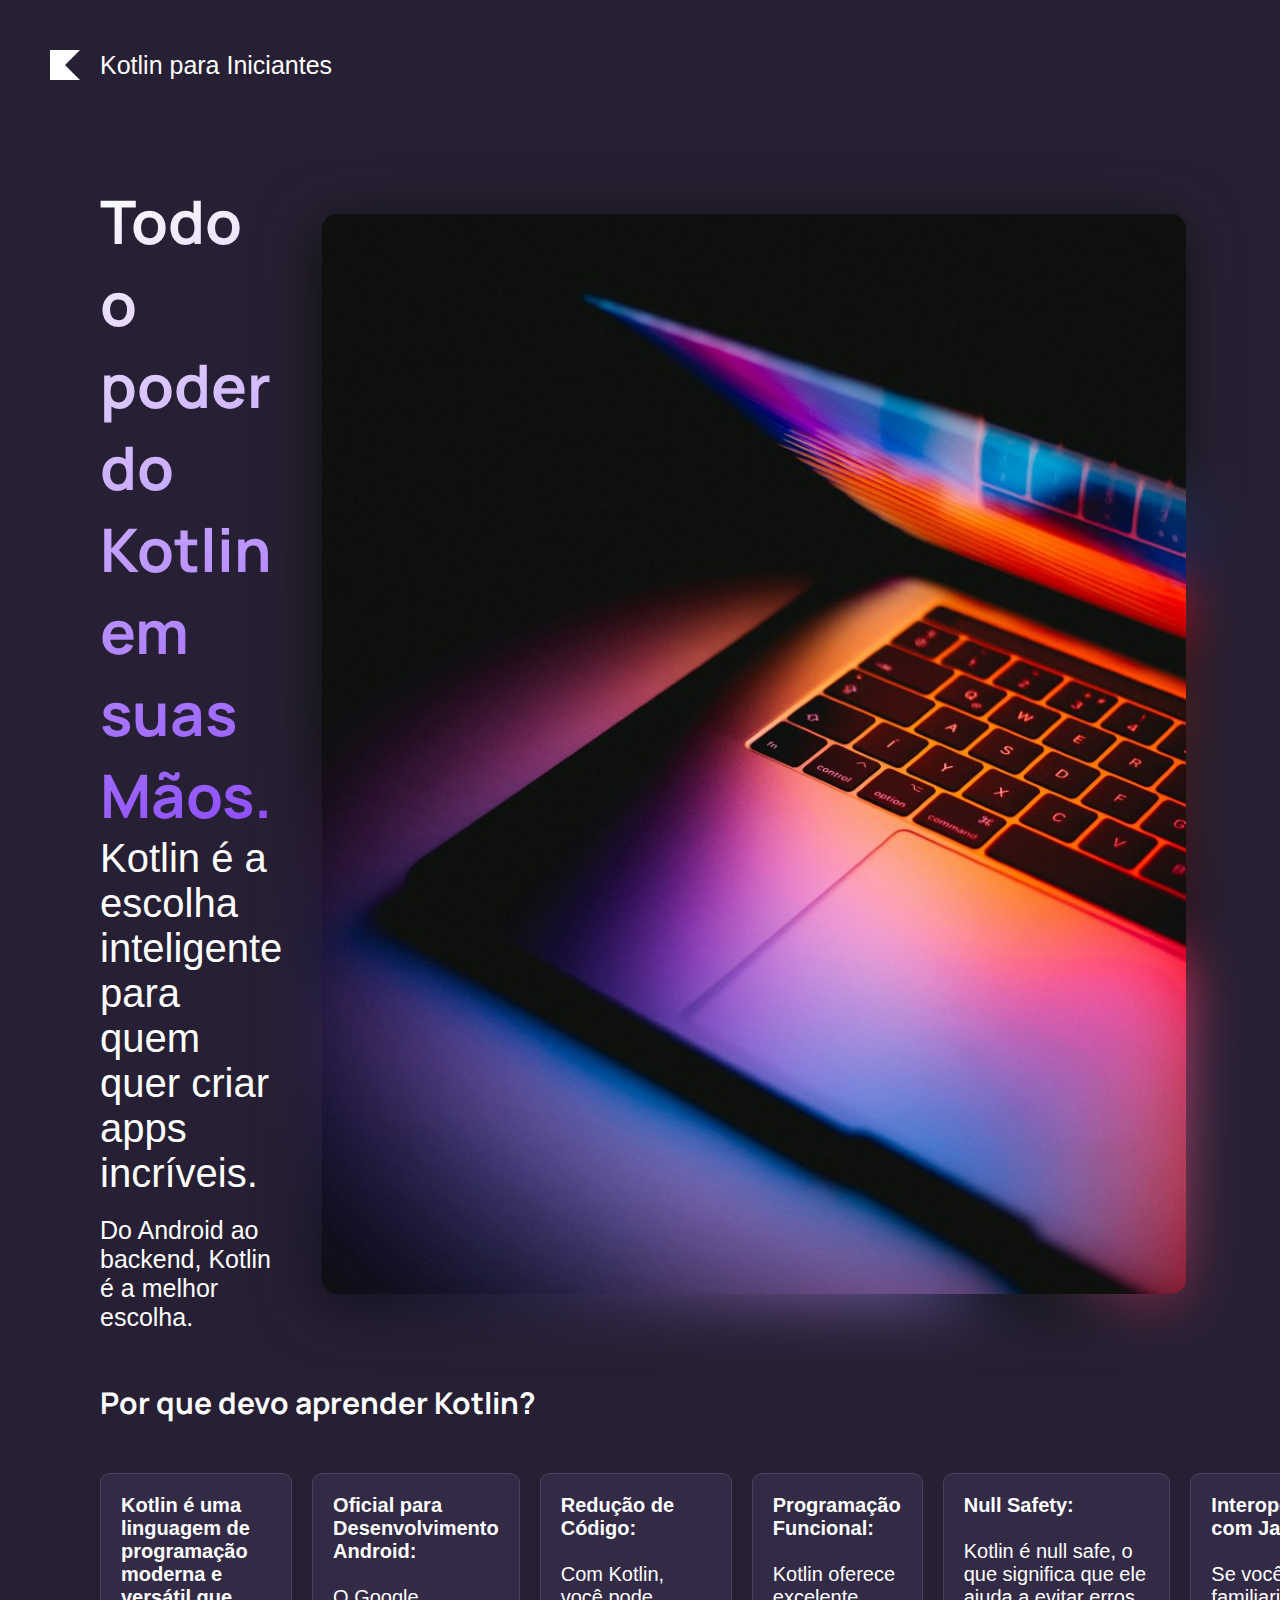
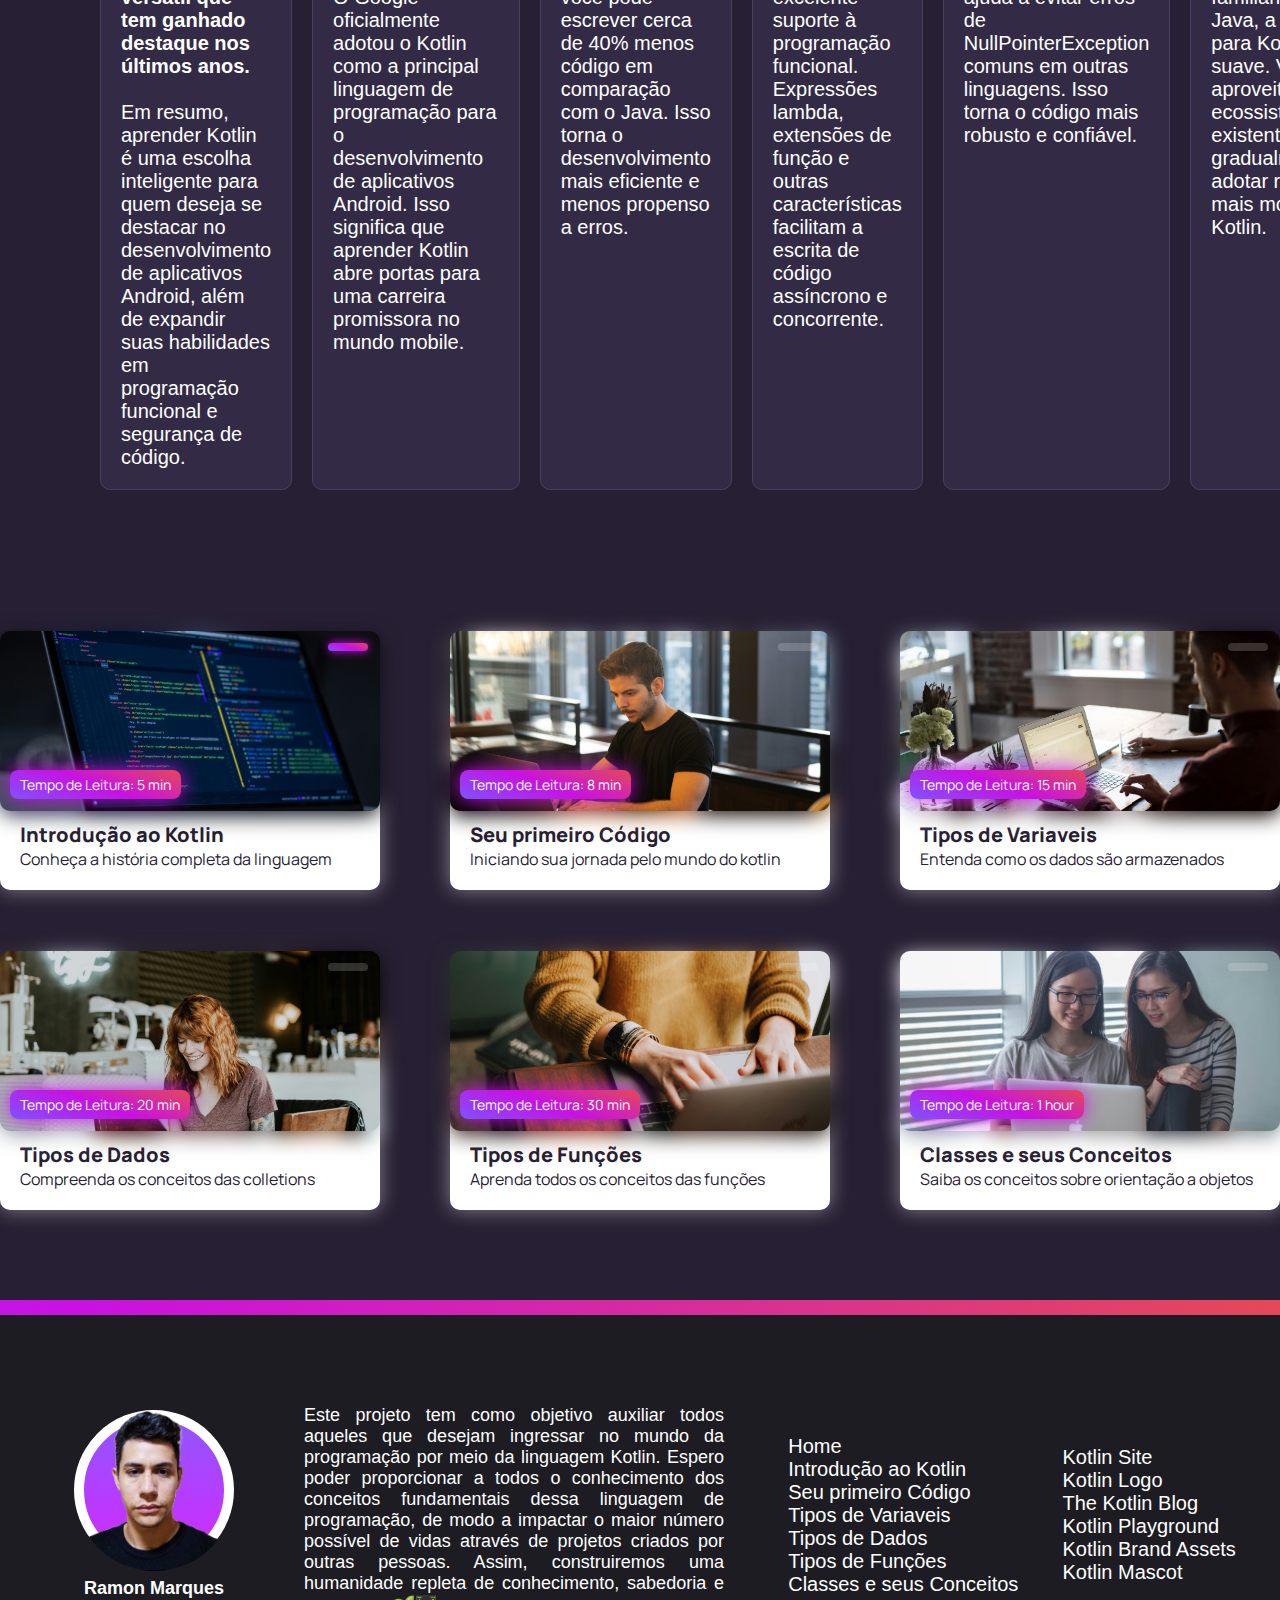
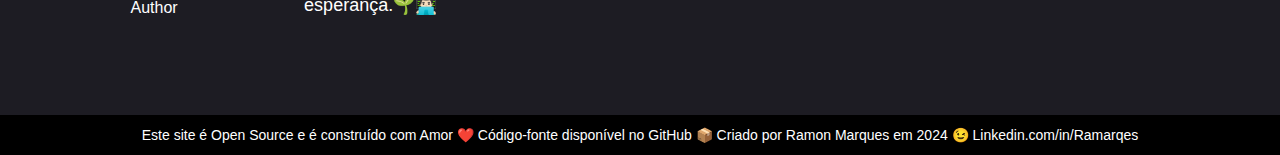
==== commit e674ae2e: "criando a pagina inicial" ====
--- a/index.html
+++ b/index.html
@@ -15,212 +15,153 @@
     <link rel="preconnect" href="https:fonts.googleapis.com">
     <link rel="preconnect" href="https:fonts.gstatic.com" crossorigin>
     <link href="https:fonts.googleapis.com/css2?family=Open+Sans:ital,wght@0,300..800;1,300..800&family=Roboto:ital,wght@0,100;0,300;0,400;0,500;0,700;0,900;1,100;1,300;1,400;1,500;1,700;1,900&display=swap" rel="stylesheet">
+
+    <link rel="preconnect" href="https://fonts.googleapis.com">
+<link rel="preconnect" href="https://fonts.gstatic.com" crossorigin>
+<link href="https://fonts.googleapis.com/css2?family=Manrope:wght@200..800&display=swap" rel="stylesheet">
 </head>
 <!-- Area onde é apresentado todo o conteudo do site -->
 <body>
-
-     <!-- titulo do site -->
+    <!-- Titulo do site -->
     <header class="header-page">
-        <h1 class="title-page">kotlin para iniciantes</h1>
+        <a href="index.html" class="link-index">
+            <img class="mini-logo-title-page" src="./assets/Kotlin Monochrome Logo White Mark RGB.svg">
+            <h1 class="title-page">Kotlin para Iniciantes</h1>
+        </a>
     </header>
 
+<!-- Pagina de Apresentação -->
+<div class="area-module">
+    <div class="introducing-page">
+        <div class="left-introduction">
+            <h3 class="left-introduction-title">Todo o poder do Kotlin em suas Mãos.</h3>
+            <p class="left-introduction-impact-frase">Kotlin é a escolha inteligente para quem quer criar apps incríveis.</p>
+            <p class="left-introduction-description">Do Android ao backend, Kotlin é a melhor escolha.</p>
+        </div>
+        <div class="right-introduction">
+            <img class="img-right-introduction" src="./assets/home (1).jpg">
+            <img class="img-right-introduction img-right-introduction-blur" src="./assets/home (1).jpg">
+            <h3 class="right-introduction"></h3>
+        </div>
+    </div>
+</div>
+
+<!-- Area "Por que aprender Kotlin?" -->
+    <div class="area-module">
+        <h3 class="why-title">Por que devo aprender Kotlin?</h3>
+        <div class="why-study-kotlin">
+            <p class="why-explanation"><span class="why-explanation-strong">Kotlin é uma linguagem de programação moderna e versátil que tem ganhado destaque nos últimos anos.</span> <br><br>Em resumo, aprender Kotlin é uma escolha inteligente para quem deseja se destacar no desenvolvimento de aplicativos Android, além de expandir suas habilidades em programação funcional e segurança de código.</p>
+            <p class="why-explanation"><span class="why-explanation-strong">Oficial para Desenvolvimento Android:</span><br><br> O Google oficialmente adotou o Kotlin como a principal linguagem de programação para o desenvolvimento de aplicativos Android. Isso significa que aprender Kotlin abre portas para uma carreira promissora no mundo mobile.</p>
+            <p class="why-explanation"><span class="why-explanation-strong">Redução de Código:</span><br><br> Com Kotlin, você pode escrever cerca de 40% menos código em comparação com o Java. Isso torna o desenvolvimento mais eficiente e menos propenso a erros. </p>
+            <p class="why-explanation"><span class="why-explanation-strong">Programação Funcional:</span> <br><br>Kotlin oferece excelente suporte à programação funcional. Expressões lambda, extensões de função e outras características facilitam a escrita de código assíncrono e concorrente. </p>
+            <p class="why-explanation"><span class="why-explanation-strong">Null Safety:</span><br><br> Kotlin é null safe, o que significa que ele ajuda a evitar erros de NullPointerException comuns em outras linguagens. Isso torna o código mais robusto e confiável.</p>
+            <p class="why-explanation"><span class="why-explanation-strong">Interoperabilidade com Java:</span> <br><br>Se você já está familiarizado com Java, a transição para Kotlin é suave. Você pode aproveitar o ecossistema Java existente e gradualmente adotar recursos mais modernos do Kotlin. </p>
+        </div>
+    </div>
         <!--  Area dedicada aos cards que mostram os cursos -->
         <div class="cards-sections">
             <!-- Grupo de cards -->
             <!-- Primeira linha de cards -->
             <ul class="card-list">
-                 <!-- Card individual -->
-                <li class="single-card">
-                    <div class="image-and-time">
-                        <img src="assets/curse (1).jpg" class="card-image">
-                        <img src="assets/curse (1).jpg" class="card-image-blur">
-                        <p class="time-to-read">Tempo de Leitura: 5 min</p>
-                    </div>
-                    <div class="card-title-and-description">
-                        <h3 class="card-title">Introdução ao Kotlin</h3>
-                        <p class="card-description">Conheça a história completa da linguagem</p>
-                    </div>
-
-                </li>
-                <li class="single-card">
-                    <div class="image-and-time">
-                        <img src="assets/curse (2).jpg" class="card-image">
-                        <img src="assets/curse (2).jpg" class="card-image-blur">
-                        <p class="time-to-read">Tempo de Leitura: 8 min</p>
-                    </div>
-                    <div class="card-title-and-description">
-                        <h3 class="card-title">Seu primeiro Código</h3>
-                        <p class="card-description">Iniciando sua jornada pelo mundo do kotlin</p>
-                    </div>
-
-                </li>
-                <li class="single-card">
-                    <div class="image-and-time">
-                        <img src="assets/curse (3).jpg" class="card-image">
-                        <img src="assets/curse (3).jpg" class="card-image-blur">
-                        <p class="time-to-read">Tempo de Leitura: 15 min</p>
-                    </div>
-                    <div class="card-title-and-description">
-                        <h3 class="card-title">Tipos de Variaveis</h3>
-                        <p class="card-description">Entenda como os dados são armazenados</p>
-                    </div>
-
-                </li>
+                <!-- Card individual -->
+                <!-- Introdução ao Kotlin -->
+                <a href="introducao-ao-kotlin.html" class="link-to-nother-page">
+                    <li class="single-card">
+                        <div class="image-and-time">
+                            <div class="mark-read mard-reading"></div>
+                            <img src="assets/curse (1).jpg" class="card-image">
+                            <img src="assets/curse (1).jpg" class="card-image-blur">
+                            <p class="time-to-read">Tempo de Leitura: 5 min</p>
+                        </div>
+                        <div class="card-title-and-description">
+                            <h3 class="card-title">Introdução ao Kotlin</h3>
+                            <p class="card-description">Conheça a história completa da linguagem</p>
+                        </div>
+                    </li>
+                </a>    
+                <!-- Seu Primeiro Codigo -->
+                <a href="seu-primeiro-codigo.html" class="link-to-nother-page">
+                    <li class="single-card">
+                        <div class="image-and-time">
+                            <div class="mark-read"></div>
+                            <img src="assets/curse (2).jpg" class="card-image">
+                            <img src="assets/curse (2).jpg" class="card-image-blur">
+                            <p class="time-to-read">Tempo de Leitura: 8 min</p>
+                        </div>
+                        <div class="card-title-and-description">
+                            <h3 class="card-title">Seu primeiro Código</h3>
+                            <p class="card-description">Iniciando sua jornada pelo mundo do kotlin</p>
+                        </div>
+                    </li>
+                </a>
+                <!-- Tipos de Variaveis -->
+                <a href="tipos-de-variaveis.html" class="link-to-nother-page">
+                    <li class="single-card">
+                        <div class="image-and-time">
+                            <div class="mark-read"></div>
+                            <img src="assets/curse (3).jpg" class="card-image">
+                            <img src="assets/curse (3).jpg" class="card-image-blur">
+                            <p class="time-to-read">Tempo de Leitura: 15 min</p>
+                        </div>
+                        <div class="card-title-and-description">
+                            <h3 class="card-title">Tipos de Variaveis</h3>
+                            <p class="card-description">Entenda como os dados são armazenados</p>
+                        </div>
+                    </li>
+                </a>
            </ul>
            <!-- Segunda linha de cards -->
            <ul class="card-list">
             <!-- Card individual -->
-                <li class="single-card">
-                    <div class="image-and-time">
-                        <img src="assets/curse (4).jpg" class="card-image">
-                        <img src="assets/curse (4).jpg" class="card-image-blur">
-                        <p class="time-to-read">Tempo de Leitura: 20 min</p>
-                    </div>
-                    <div class="card-title-and-description">
-                        <h3 class="card-title">Tipos de Dados</h3>
-                        <p class="card-description">Compreenda todos os conceitos das colletions</p>
-                    </div>
-
-                </li>
-                <li class="single-card">
-                    <div class="image-and-time">
-                        <img src="assets/curse (5).jpg" class="card-image">
-                        <img src="assets/curse (5).jpg" class="card-image-blur">
-                        <p class="time-to-read">Tempo de Leitura: 30 min</p>
-                    </div>
-                    <div class="card-title-and-description">
-                        <h3 class="card-title">Tipos de Funções</h3>
-                        <p class="card-description">Aprenda todos os conceitos das funções</p>
-                    </div>
-
-                </li>
-                <li class="single-card">
-                    <div class="image-and-time">
-                        <img src="assets/curse (6).jpg" class="card-image">
-                        <img src="assets/curse (6).jpg" class="card-image-blur">
-                        <p class="time-to-read">Tempo de Leitura: 1 hour</p>
-                    </div>
-                    <div class="card-title-and-description">
-                        <h3 class="card-title">Classes e seus Conceitos</h3>
-                        <p class="card-description">Saiba os conceitos sobre orientação a objetos</p>
-                    </div>
-
-                </li>
+            <!-- Tipos de Dados -->
+                <a href="tipos-de-dados.html" class="link-to-nother-page">
+                    <li class="single-card">
+                        <div class="image-and-time">
+                            <div class="mark-read"></div>
+                            <img src="assets/curse (4).jpg" class="card-image">
+                            <img src="assets/curse (4).jpg" class="card-image-blur">
+                            <p class="time-to-read">Tempo de Leitura: 20 min</p>
+                        </div>
+                        <div class="card-title-and-description">
+                            <h3 class="card-title">Tipos de Dados</h3>
+                            <p class="card-description">Compreenda os conceitos das colletions</p>
+                        </div>
+                    </li>
+                </a>
+                <a href="tipos-de-funcoes.html" class="link-to-nother-page">
+                    <li class="single-card">
+                        <div class="image-and-time">
+                            <div class="mark-read"></div>
+                            <img src="assets/curse (5).jpg" class="card-image">
+                            <img src="assets/curse (5).jpg" class="card-image-blur">
+                            <p class="time-to-read">Tempo de Leitura: 30 min</p>
+                        </div>
+                        <div class="card-title-and-description">
+                            <h3 class="card-title">Tipos de Funções</h3>
+                            <p class="card-description">Aprenda todos os conceitos das funções</p>
+                        </div>
+                    </li>
+                </a>    
+                <!-- Classes e Seus Conceitos -->
+                <a href="classes-e-seus-conceitos.html" class="link-to-nother-page">
+                    <li class="single-card">
+                        <div class="image-and-time">
+                            <div class="mark-read"></div>
+                            <img src="assets/curse (6).jpg" class="card-image">
+                            <img src="assets/curse (6).jpg" class="card-image-blur">
+                            <p class="time-to-read">Tempo de Leitura: 1 hour</p>
+                        </div>
+                        <div class="card-title-and-description">
+                            <h3 class="card-title">Classes e seus Conceitos</h3>
+                            <p class="card-description">Saiba os conceitos sobre orientação a objetos</p>
+                        </div>
+                    </li>
+                </a>
             </ul>
         </div>
 
 
-<!-- Modelo base para criar um modulo -->
- <!-- Espaço em volta das seções onde é aplicado a distancia entre os modulos. -->
-    <!-- <div class="area-module">
-        Cabeçalho do modulo do curso
-        <div class="section-header">
-            Logo kotlin a lado esquerdo do titulo do modulo do curso
-            <img src="./assets/Kotlin Full Color Logo Mark RGB.svg" class="side-logo">
-            Titulo do modulo
-            <h3 class="section-title">module name</h3>
-        </div>
-        Conteudo do modulo
-        <div class="module-content">
-            Titulo do conteudo abordado
-            <h3 class="content-curse-title">title content</h3>
-            Conteudo do modulo abordado
-            <p class="content-curse">
-                content here!
-            </p>
-            fonte de ferencia das informações
-            <div class="font-section">
-                <p class="fonte-reference">fonte</p>
-                <a href="https://" target="_blank" class="fonte-name">name</a>
-            </div>
-        </div>
-    </div> -->
-
-    <!-- Espaço em volta das seções onde é aplicado a distancia entre os modulos. -->
-    <div class="area-module" id="historia">
-        <!-- Cabeçalho do modulo do curso-->
-        <div class="section-header">
-            <!-- Logo kotlin a lado esquerdo do titulo do modulo do curso -->
-            <img src="./assets/Kotlin Full Color Logo Mark RGB.svg" class="side-logo">
-            <!-- Titulo do modulo -->
-            <h3 class="section-title">historia</h3>
-        </div>
-        <!-- Conteudo do modulo -->
-        <div class="module-content">
-            <!-- Titulo do conteudo abordado -->
-            <h3 class="content-curse-title">introdução ao kotlin</h3>
-            <!-- Conteudo do modulo abordado -->
-            <p class="content-curse">
-                Kotlin é uma linguagem de programação moderna, lançada oficialmente pela JetBrains em 2011. O Kotlin 1.0, lançado em 15 de fevereiro de 2016, é reconhecido como a primeira versão estável. A partir desta versão, a JetBrains comprometeu-se com a retrocompatibilidade a longo prazo. O Kotlin foi projetado para superar algumas das desvantagens do Java, como verbosidade e exceções de ponteiro nulo. Os criadores do Kotlin tinham como objetivo desenvolver uma linguagem que pudesse utilizar frameworks e bibliotecas Java existentes, oferecendo uma sintaxe mais expressiva e nítida.
-                Kotlin se vê como uma linguagem pragmática, fornecendo soluções para desafios comuns de programação. É totalmente interoperável com Java, o que significa que ele pode usar todas as bibliotecas, estruturas e ferramentas Java existentes. Além disso, você pode chamar o código Kotlin do Java e vice-versa.
-           </p>
-            <!-- fonte de ferencia das informações -->
-            <div class="font-section">
-                <p class="fonte-reference">fonte</p>
-                <a href="https://hyperskill.org/" target="_blank" class="fonte-name">hyperskill</a>
-            </div>
-        </div>
-    </div>
-
-    <div class="area-module" id="olamundo">
-        <!-- Cabeçalho do modulo do curso-->
-        <div class="section-header">
-            <!-- Logo kotlin a lado esquerdo do titulo do modulo do curso -->
-            <img src="./assets/Kotlin Full Color Logo Mark RGB.svg" class="side-logo">
-            <!-- Titulo do modulo -->
-            <h3 class="section-title">ola mundo</h3>
-        </div>
-        <!-- Conteudo do modulo -->
-        <div class="module-content">
-            <!-- Titulo do conteudo abordado -->
-            <h3 class="content-curse-title">seu primeiro codigo</h3>
-            <!-- Conteudo do modulo abordado -->
-            <p class="content-curse">
-                Kotlin é uma linguagem de programação moderna, lançada oficialmente pela JetBrains em 2011. O Kotlin 1.0, lançado em 15 de fevereiro de 2016, é reconhecido como a primeira versão estável. A partir desta versão, a JetBrains comprometeu-se com a retrocompatibilidade a longo prazo. O Kotlin foi projetado para superar algumas das desvantagens do Java, como verbosidade e exceções de ponteiro nulo. Os criadores do Kotlin tinham como objetivo desenvolver uma linguagem que pudesse utilizar frameworks e bibliotecas Java existentes, oferecendo uma sintaxe mais expressiva e nítida.
-                Kotlin se vê como uma linguagem pragmática, fornecendo soluções para desafios comuns de programação. É totalmente interoperável com Java, o que significa que ele pode usar todas as bibliotecas, estruturas e ferramentas Java existentes. Além disso, você pode chamar o código Kotlin do Java e vice-versa.
-           </p>
-            <!-- fonte de ferencia das informações -->
-            <div class="font-section">
-                <p class="fonte-reference">fonte</p>
-                <a href="https://kotlinlang.org/docs/kotlin-tour-hello-world.html" target="_blank" class="fonte-name">kotlin docs</a>
-            </div>
-        </div>
-    </div>
-
-  
-    <!-- <div id="historia"></div>
-        <div class="section-header">
-            <img src="./assets/Kotlin Full Color Logo Mark RGB.svg" class="mini-logo">
-            <h3 class="module-title">historia</h3>
-        </div>
-        <div class="about-koltin">
-            <p>Kotlin é uma linguagem de programação moderna e versátil que pode ser aplicada em diversas atividades. Aqui estão algumas delas:</p>
-            <br>
-            <p><strong>📱Desenvolvimento Android:</strong> <br> Em 2017, o time do Android da Google oficialmente anunciou o Kotlin como a principal linguagem de programação para o desenvolvimento de aplicações Android, adicionando-a à lista de linguagens suportadas. Portanto, o Kotlin é amplamente utilizado para criar aplicativos Android.</p>
-            <br>
-            <p><strong> 👨🏻‍💻Desenvolvimento Web:</strong> <br> O Kotlin também pode ser usado para desenvolver aplicativos web e back-ends. Sua sintaxe semelhante ao Java facilita a transição para desenvolvedores familiarizados com essa linguagem.</p>
-            <br>
-            <p><strong>🖥️Desenvolvimento Desktop:</strong> <br>  Você pode criar aplicativos desktop usando Kotlin. Ele oferece recursos avançados, como programação funcional e expressões lambda, tornando o desenvolvimento mais eficiente.</p>
-            <br>
-            <p><strong>☕Desenvolvimento de Aplicações para a JVM:</strong> <br>  O Kotlin é compatível com a plataforma Java e pode ser executado em máquinas virtuais Java (JVM). Isso significa que você pode aproveitar bibliotecas existentes em Java para seus projetos Kotlin.</p>
-            <br>
-            <p>Em resumo, o Kotlin é uma escolha sólida para desenvolvedores que desejam escrever código de forma concisa, segura e eficiente em várias áreas, incluindo Android, web e desktop! 🚀👩‍💻</p>
-        </div>
-    <div class="section-header">
-        <img src="./assets/Kotlin Full Color Logo Mark RGB.svg" class="mini-logo">
-        <h3 class="module-title" id="olamundo">olá mundo</h3>
-    </div>
-<pre class="box-code">
-<span class="fun">fun</span> <span class="main">main</span>() {
-    println(<span class="println-text">"Hello, world!"</span>)
-    <span class="comment"> Hello, world!</span>
-}
-</pre>
-
-<div class="section-header">
-    <img src="./assets/Kotlin Full Color Logo Mark RGB.svg" class="mini-logo">
-    <h3 class="module-title" id="variaveis">variaveis</h3>
-</div> -->
+
 
 <!-- Parte final do site -->
 <div class="footer-page">
@@ -238,18 +179,21 @@
             <p class="curse-description">Este projeto tem como objetivo auxiliar todos aqueles que desejam ingressar no mundo da programação por meio da linguagem Kotlin. Espero poder proporcionar a todos o conhecimento dos conceitos fundamentais dessa linguagem de programação, de modo a impactar o maior número possível de vidas através de projetos criados por outras pessoas. Assim, construiremos uma humanidade repleta de conhecimento, sabedoria e esperança.<span class="plant">🌱</span><span class="developer">👨🏻‍💻</span></p>
         </div>
         <ul class="menu-curse-list" id="mapa">
-            <li><a href="#">inicio</a></li>
-            <li><a href="#historia">historia</a></li>
-            <li><a href="#olamundo">olá mundo</a></li>
-            <li><a href="#variaveis">variaveis</a></li>
+            <li><a href="index.html">Home</a></li>
+            <li><a href="introducao-ao-kotlin.html">Introdução ao Kotlin</a></li>
+            <li><a href="seu-primeiro-codigo.html">Seu primeiro Código</a></li>
+            <li><a href="tipos-de-variaveis.html">Tipos de Variaveis</a></li>
+            <li><a href="tipos-de-dados.html">Tipos de Dados</a></li>
+            <li><a href="tipos-de-funcoes.html">Tipos de Funções</a></li>
+            <li><a href="tipos-de-funcoes.html">Classes e seus Conceitos</a></li>
         </ul>
         <ul class="menu-curse-list">
-            <li><a href="https:kotlinlang.org/" target="_blank">kotlin site</a></li>
-            <li><a href="https:resources.jetbrains.com/storage/products/kotlin/docs/kotlin_logos.zip?_gl=1*v9r5ra*_ga*MTM2NjAxMjk1Ny4xNzA3NTg4OTkx*_ga_9J976DJZ68*MTcwNzU4ODk5MS4xLjEuMTcwNzU5MTEyNi41LjAuMA..&_ga=2.67188372.463528049.1707588992-1366012957.1707588991" target="_blank">kotlin logo</a></li>
-            <li><a href="https:blog.jetbrains.com/kotlin/" target="_blank">the kotlin blog</a></li>
-            <li><a href="https:play.kotlinlang.org/?_gl=1*1tnyzey*_ga*MTM2NjAxMjk1Ny4xNzA3NTg4OTkx*_ga_9J976DJZ68*MTcwNzU4ODk5MS4xLjEuMTcwNzU4OTA2Ni41Mi4wLjA.&_ga=2.162132665.463528049.1707588992-1366012957.1707588991#[base64]" target="_blank">kotlin playground</a></li>
-            <li><a href="https:kotlinlang.org/docs/kotlin-brand-assets.html" target="_blank">Kotlin brand assets</a></li>
-            <li><a href="https:resources.jetbrains.com/storage/products/kotlin/docs/kotlin_mascot_2.zip?_gl=1*n5h6gu*_ga*NDE5MTMzMjM2LjE3MDgxNDAwMzI.*_ga_9J976DJZ68*MTcwODE0MDAzMi4xLjEuMTcwODE0MDE0OS41Mi4wLjA.&_ga=2.55167659.1201682532.1708140033-419133236.1708140032" target="_blank">kotlin mascot</a></li>
+            <li><a href="https:kotlinlang.org/" target="_blank">Kotlin Site</a></li>
+            <li><a href="https:resources.jetbrains.com/storage/products/kotlin/docs/kotlin_logos.zip?_gl=1*v9r5ra*_ga*MTM2NjAxMjk1Ny4xNzA3NTg4OTkx*_ga_9J976DJZ68*MTcwNzU4ODk5MS4xLjEuMTcwNzU5MTEyNi41LjAuMA..&_ga=2.67188372.463528049.1707588992-1366012957.1707588991" target="_blank">Kotlin Logo</a></li>
+            <li><a href="https:blog.jetbrains.com/kotlin/" target="_blank">The Kotlin Blog</a></li>
+            <li><a href="https:play.kotlinlang.org/?_gl=1*1tnyzey*_ga*MTM2NjAxMjk1Ny4xNzA3NTg4OTkx*_ga_9J976DJZ68*MTcwNzU4ODk5MS4xLjEuMTcwNzU4OTA2Ni41Mi4wLjA.&_ga=2.162132665.463528049.1707588992-1366012957.1707588991#[base64]" target="_blank">Kotlin Playground</a></li>
+            <li><a href="https:kotlinlang.org/docs/kotlin-brand-assets.html" target="_blank">Kotlin Brand Assets</a></li>
+            <li><a href="https:resources.jetbrains.com/storage/products/kotlin/docs/kotlin_mascot_2.zip?_gl=1*n5h6gu*_ga*NDE5MTMzMjM2LjE3MDgxNDAwMzI.*_ga_9J976DJZ68*MTcwODE0MDAzMi4xLjEuMTcwODE0MDE0OS41Mi4wLjA.&_ga=2.55167659.1201682532.1708140033-419133236.1708140032" target="_blank">Kotlin Mascot</a></li>
         </ul>
     </div>
     <div class="infor-page">
--- a/style.css
+++ b/style.css
@@ -10,40 +10,74 @@
     font-family: 'Segoe UI', Tahoma, Geneva, Verdana, sans-serif;
     font-size: 20px;;
     color: #ffffff;
-    background-color: #342a46;
-}
+    background-color: #272034;
+}
+
+/* Cor de fundo ao selecionar um texto */
 ::selection{
-    color: #1b1b1b;
-    background-color: #e978ff;
+    color: #ffffff;
+    background: #a21fd6;
 }
 
 /* Definindo o titulo da pagina */
 .header-page{
-    font-family: 'Segoe UI', Tahoma, Geneva, Verdana, sans-serif;
-    display: flex;
-    justify-content: center;
+    padding: 50px;
+    display: flex;
     justify-items: center;
-    background-image: linear-gradient(20deg, #7F52FF, #C811E2, #E54857);
-}
+    align-items: center;
+    flex-direction: row;
+}
+.link-index{
+    gap: 20px;
+    display: flex;
+    justify-items: center;
+    align-items: center;
+    flex-direction: row;
+    color: #ffffff;
+    text-decoration: none;
+}
+.mini-logo-title-page{
+    animation-name: fadeInOut;
+    animation-duration: 0.7s;
+    animation-timing-function: ease-in-out;
+    animation-fill-mode: forwards;
+    width: 30px;
+    user-select: none;
+    -webkit-user-drag: none;
+    -moz-user-select: none;
+    -webkit-user-modify: read-only;
+}
+/* Titulo inicial do Site "Kotlin para Iniciantes" */
 .title-page{
-    font-size: 50px;  
-    text-shadow: 0px 0px 30px #ffffff;
-    text-transform: capitalize;
-    margin: 30px;
-    display: flex;
-    justify-content: center;
-    justify-items: center;
-    user-select: none;
+    font-weight: 100;
+    font-size: 25px;  
+    font-family: 'Segoe UI', Tahoma, Geneva, Verdana, sans-serif;
+    transition: all 0.3s;
 }
 /* Definindo o menu de modulos do curso */
+@keyframes fadeInOut {
+    0% {opacity: 0;}
+    100% {opacity: 1;}
+}
 .cards-sections{
-    margin: 50px;
+    font-family: "Manrope", sans-serif;
+    margin: 100px 50px;
     display: flex;
     flex-direction: column;
     justify-content: center;
     align-items: center;
     gap: 80px;
-}
+    -webkit-user-drag: none;
+    -webkit-user-modify: read-only;
+    -webkit-user-select: none;
+    user-select: none;
+    -moz-user-select: none;
+    animation-name: fadeInOut;
+    animation-duration: 0.7s;
+    animation-timing-function: ease-in-out;
+    animation-fill-mode: forwards;
+}
+/* Linha de cards */
 .card-list{
     margin: 10px;
     display: flex;
@@ -52,7 +86,18 @@
     align-items: center;
     text-decoration: none;
     gap: 50px;
-}
+    -webkit-user-drag: none;
+    -webkit-user-modify: read-only;
+    -webkit-user-select: none;
+    user-select: none;
+    -moz-user-select: none;
+}
+/* Link para outra pagina */
+.link-to-nother-page{
+    text-decoration: none;
+}
+/* Card Unico */
+
 .single-card{
     margin: 10px;
     display: flex;
@@ -61,32 +106,81 @@
     justify-content: center;
     width: 380px;
     height: 200px;
-    border-radius: 7px;
+    border-radius: 10px;
     color: #1B1B1B;
     -webkit-user-drag: none;
-    user-select: none;
-    -moz-user-select: none;
-    -webkit-user-modify: read-only;
-    transition: ease-in-out 0.3s;
+    -webkit-user-modify: read-only;
+    -webkit-user-select: none;
+    -moz-user-select: -moz-none;
+    user-select: none;
+    -moz-user-select: none;
+    transition: all 0.3s;
 }
 .single-card:hover{
     box-shadow: 0 0px 60px#a62fef;
-    cursor: pointer;
-}
+}
+/* Imagem do Card e seu Tempo de leitura */
 .image-and-time{
+    -webkit-user-drag: none;
+    -webkit-user-modify: read-only;
+    -webkit-user-select: none;
+    user-select: none;
+    -moz-user-select: none;
     display: flex;
     flex-direction: column;
-    align-items: center;
-    justify-content: center;
-}
+    justify-content: center;
+}
+/* Definindo propriadades da marcação de Leitura */
+.mark-read{
+    width: 20px;
+    position: absolute;
+    margin-left: 328px;
+    margin-bottom: 148px;
+    z-index: 2;
+    background-color: #ffffff2d;
+    padding: 4px 10px;
+    border-radius: 5px;
+    animation-name: fadeInOut;
+    animation-duration: 0.7s;
+    animation-timing-function: ease-in-out;
+    animation-fill-mode: forwards;
+}
+.mard-reading{
+    background-image: linear-gradient(20deg, #7F52FF, #C811E2, #E54857);
+    box-shadow: 0px 0px 10px #C811E2;
+    animation-name: fadeIn;
+    animation-duration: 0.7s;
+    animation-timing-function: ease-in-out;
+    animation-fill-mode: forwards;
+}
+.marked-read{
+    background-color: #ffffff;
+    box-shadow: 0px 0px 10px #ffffff;
+    animation-name: fadeInOut;
+    animation-duration: 0.7s;
+    animation-timing-function: ease-in-out;
+    animation-fill-mode: forwards;
+}
+/* Definindo as propridades da imagem dos Cards. */
 .card-image{
+    -webkit-user-drag: none;
+    -webkit-user-modify: read-only;
+    -webkit-user-select: none;
+    user-select: none;
+    -moz-user-select: none;
     width: 380px;
     height: 180px;
     object-fit: cover;
     border-radius: 10px;
     z-index: 1;
 }
+/* Sobra embaixo de cada imagem do Card */
 .card-image-blur{
+    -webkit-user-drag: none;
+    -webkit-user-modify: read-only;
+    -webkit-user-select: none;
+    user-select: none;
+    -moz-user-select: none;
     margin-top: 10px;
     width: 380px;
     height: 180px;
@@ -96,19 +190,20 @@
     position: absolute;
     filter: blur(10px);
 }
+/* Tempo de leitura */
 .time-to-read{
     position: absolute;
-    margin-left: -190px;
-    margin-top: 130px;
+    margin-bottom: -128px;
+    margin-left: 10px;
     color: #ffffff;
     font-size: 14px;
     z-index: 1;
     background-image: linear-gradient(20deg, #7F52FF, #C811E2, #E54857);
     box-shadow: 0px 0px 20px#C811E2;
-    padding: 0px 10px 5px 10px;
+    padding: 5px 10px;
     border-radius: 8px;
-    transition: ease-in-out 0.3s;
-}
+}
+/* Titulo e Descrição do Card */
 .card-title-and-description{
     display: flex;
     flex-direction: column;
@@ -122,18 +217,106 @@
     margin-top: -10px;
 
 }
+/* Ticulo do Card */
 .card-title{
-    color: #4d4855;
+    color: #272034;
     font-size: 20px;
-}
+    font-family: "Manrope", sans-serif;
+    font-weight: 800;
+    font-style: normal;
+}
+/* Descrição do Card */
 .card-description{
-    color: #3e2d5c;
+    color: #272034;
     font-size: 16px;
 }
 
+/* Definindo a pagina de Apresentação */
+.introducing-page{
+    display: flex;
+    flex-direction: row;
+    align-items: center;
+    justify-content: space-between;
+    margin: 50px;
+}
+.left-introduction{
+    display: flex;
+    justify-content: center;
+    flex-direction: column;
+    margin-right: 40px;
+}
+.left-introduction-title{
+    font-family: "Manrope", sans-serif;
+    font-size: 60px;
+    background-image: linear-gradient(-20deg, #8a48fb, #ffffff);
+    background-clip: text;
+    -webkit-background-clip: text;
+    -webkit-text-fill-color: transparent;
+}
+.left-introduction-title::selection{
+    -webkit-background-clip: text;
+    -webkit-text-fill-color: #ffffff;
+}
+
+.left-introduction-impact-frase{
+    font-size: 40px;
+    font-weight: 100;
+    font-family: 'Segoe UI', Tahoma, Geneva, Verdana, sans-serif;
+}
+.left-introduction-description{
+    font-size: 25px;
+    margin-top: 20px;
+    font-weight: 100;
+    font-family: 'Segoe UI', Tahoma, Geneva, Verdana, sans-serif;
+}
+.img-right-introduction{
+    border-radius: 15px;
+    z-index: 1;
+}
+.img-right-introduction-blur{
+    z-index: -1;
+    position: absolute;
+    filter: blur(30px);
+    margin-top: 10px;
+    right: 100px;
+}
+/* Deifindo as propriedades da area "Por que devo aprender Kotlin?" */
+.why-study-kotlin{
+    display: flex;
+    flex-direction: row;
+    gap: 20px; 
+    padding: 50px;
+}
+.why-title{
+    margin-left: 50px;
+    font-size: 30px;
+    font-family: "Manrope", sans-serif;
+}
+.why-explanation{
+    padding: 20px;
+    border-radius: 10px;
+    border: 1px solid #4a405e;
+    width: 270px;
+    font-size: 20px;
+    font-family: 'Segoe UI', Tahoma, Geneva, Verdana, sans-serif;
+    font-weight: 100;
+    background-color: #332a46;
+}
+.why-explanation:hover{
+    color: #ffffff;
+    background-color: #8a48fb;
+}
+.why-explanation-strong{
+    font-weight: 700;
+    color: #ffffff;
+}
 
 /* Definindo a area em volta de cada modulo */
 .area-module{
+    animation-name: fadeInOut;
+    animation-duration: 0.7s;
+    animation-timing-function: ease-in-out;
+    animation-fill-mode: forwards;
     margin: 50px;
 }
 
@@ -152,6 +335,7 @@
     font-family: 'Segoe UI', Tahoma, Geneva, Verdana, sans-serif;
     text-transform: capitalize;
 }
+/* Logo kotlin ao lado no titulo do Modulo */
 .side-logo{
     width: 30px;
     margin-right: 20px;
@@ -190,7 +374,7 @@
 .fonte-name{
     transition: ease-in-out 0.3s;
     margin-left: 5px;
-    color: #a077ff;
+    color: #b291ff;
     text-decoration: none;
 }
 .fonte-name:hover{
@@ -227,7 +411,6 @@
     -webkit-user-modify: read-only;
 } */
 .module-title{
-
     margin-left: 15px;
     text-transform: capitalize;
     margin-bottom: 3px;
@@ -267,7 +450,7 @@
 .footer-page{
     color: #ffffff;
     height: auto;
-    background-color: #272034;
+    background-color: #1d1c23;
 }
 .author-box{
     margin-top: -50px;
@@ -303,13 +486,11 @@
     margin-bottom: -165px;
 }
 .author-name{
-    font-family: 'Segoe UI', Tahoma, Geneva, Verdana, sans-serif;
     font-size: 18px;
 }
 .author-page{
     font-size: 16px;
     text-align: justify;
-    font-family: 'Segoe UI', Tahoma, Geneva, Verdana, sans-serif;
     font-weight: 100;
 }
 .menu-curse{
@@ -335,7 +516,6 @@
     text-align: justify;
     font-family: 'Segoe UI', Tahoma, Geneva, Verdana, sans-serif;
     font-weight: 100;
-    font-style: italic;
     height: 220px;
     width: 420px;
     padding: 10px;
@@ -355,7 +535,6 @@
 .menu-curse-list a{
     text-decoration: none;
     color: #ffffff;
-    text-transform: capitalize;
     font-weight: 100;
     transition:  all 0.5s;
 }
@@ -367,7 +546,7 @@
     flex-direction: row;
     justify-content: center;
     align-items: center;
-    background-color: #1B1B1B;
+    background-color: #000000;
 }
 .developer{
     transition: all 0.5s;
@@ -426,7 +605,6 @@
     filter: drop-shadow(0px 0px 5px #0096ff);
     color: #0096ff;
 }
-
 a:hover{
-    color: #ca74ff;
-}
+    color: #9c4fff;
+}
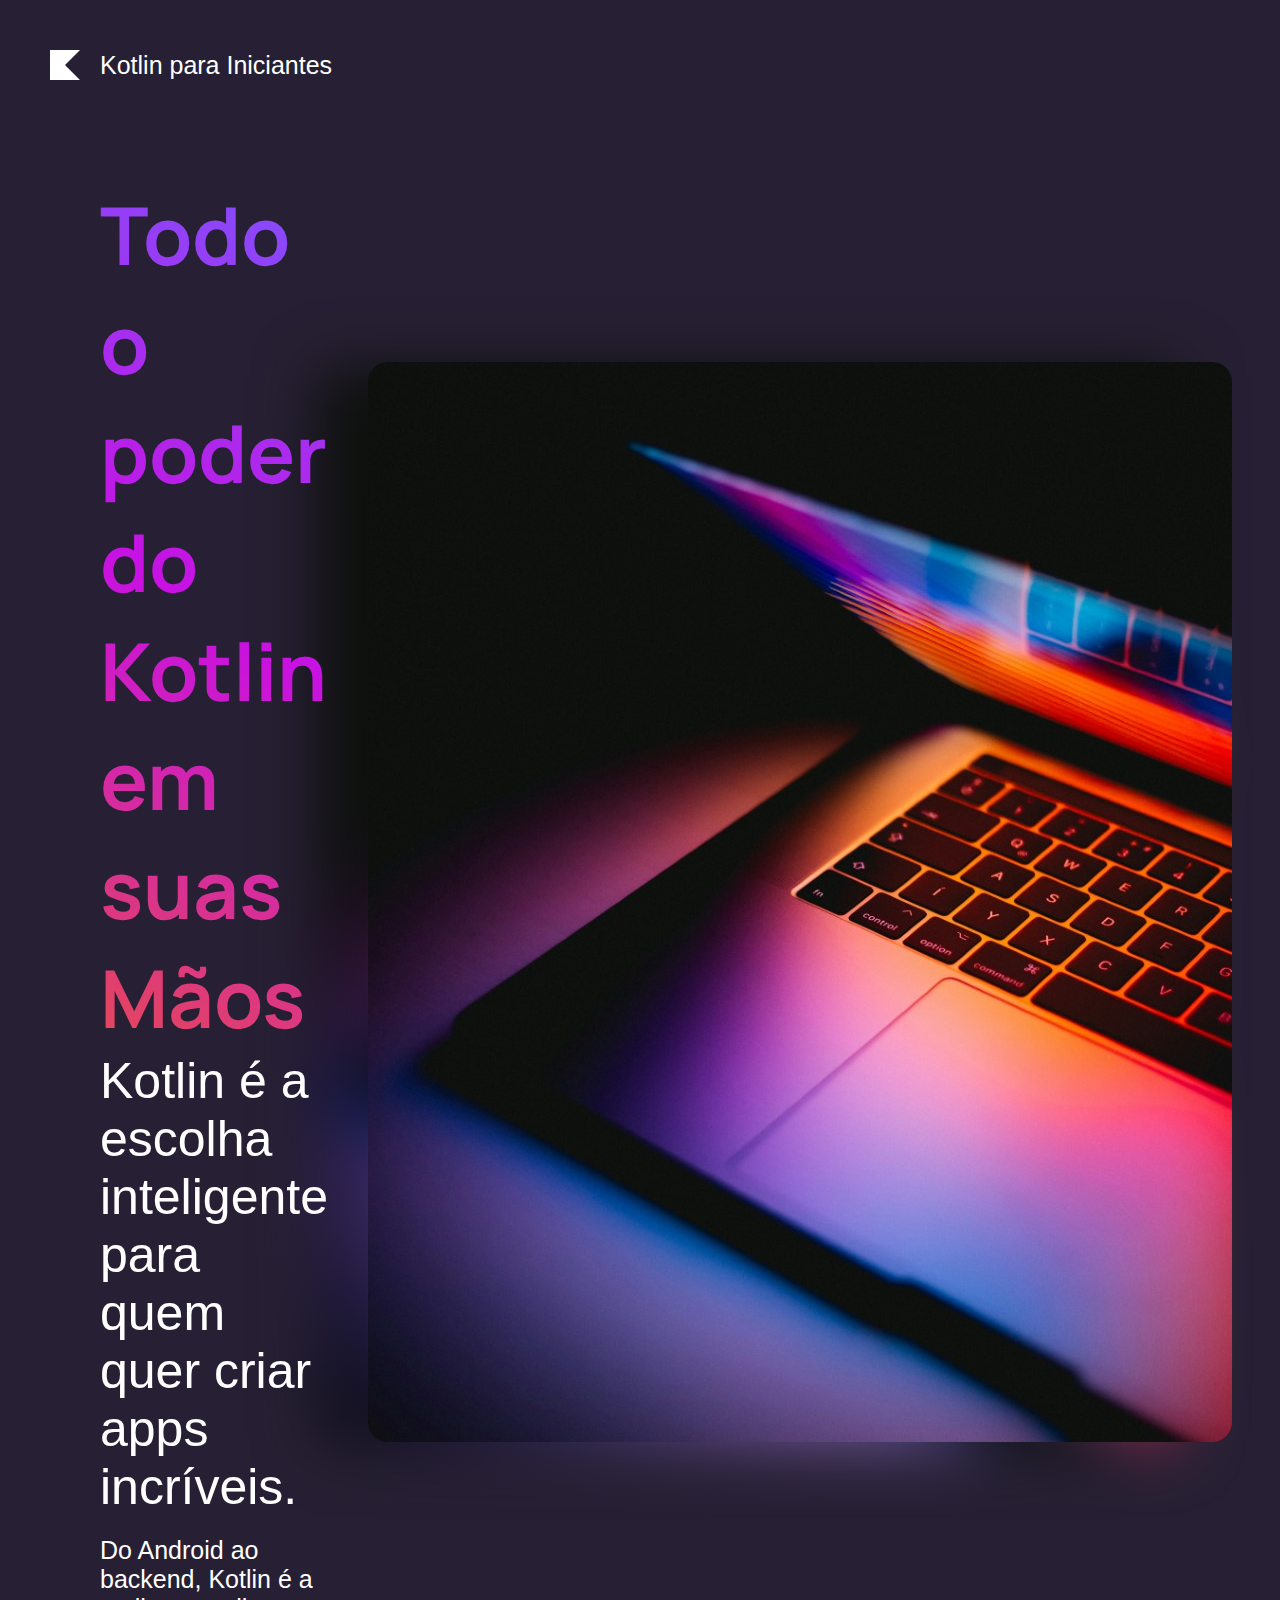
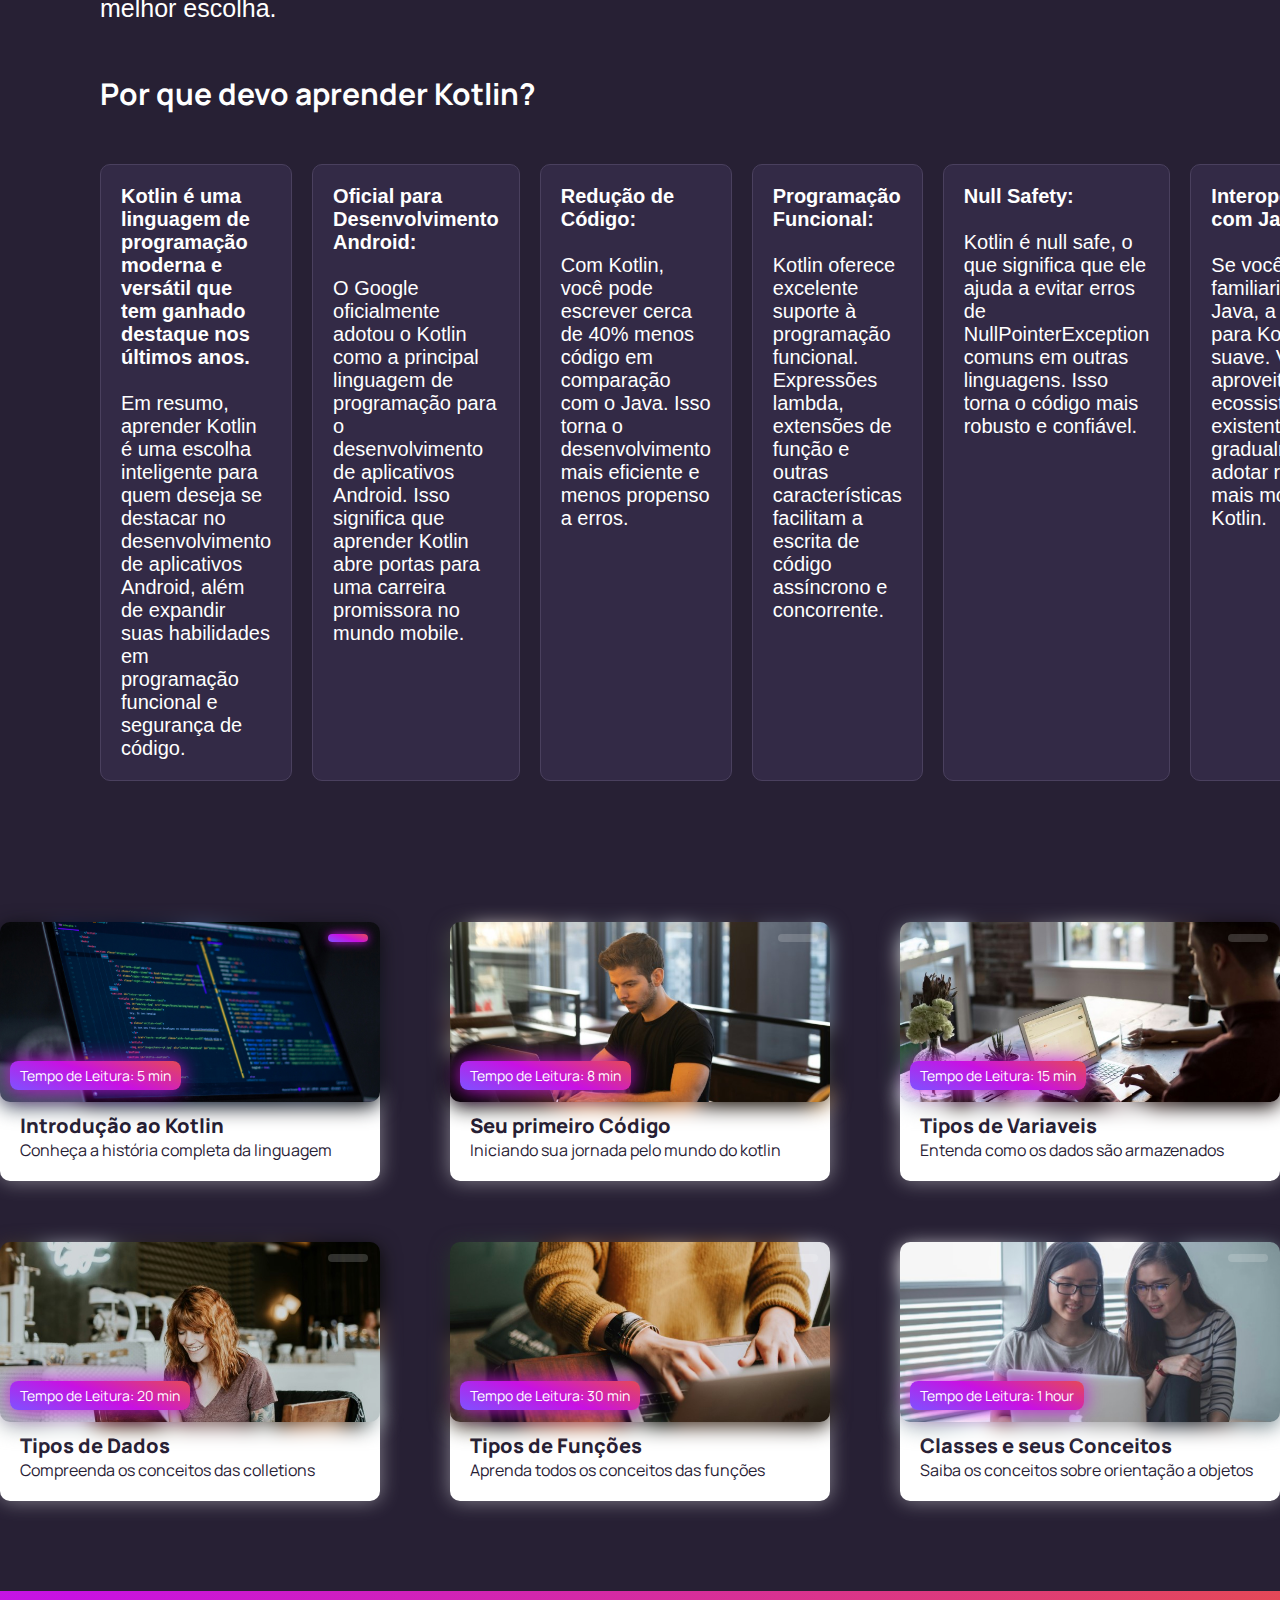
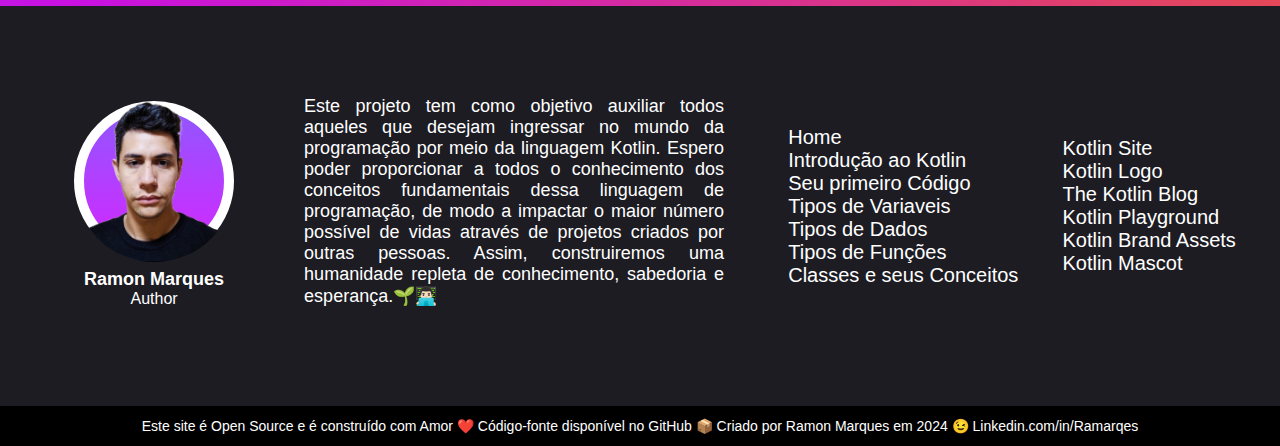
==== commit e32d9b67: "mudando a cor do texto" ====
--- a/index.html
+++ b/index.html
@@ -34,14 +34,13 @@
 <div class="area-module">
     <div class="introducing-page">
         <div class="left-introduction">
-            <h3 class="left-introduction-title">Todo o poder do Kotlin em suas Mãos.</h3>
+            <h3 class="left-introduction-title">Todo o poder do Kotlin em suas Mãos</h3>
             <p class="left-introduction-impact-frase">Kotlin é a escolha inteligente para quem quer criar apps incríveis.</p>
             <p class="left-introduction-description">Do Android ao backend, Kotlin é a melhor escolha.</p>
         </div>
         <div class="right-introduction">
             <img class="img-right-introduction" src="./assets/home (1).jpg">
             <img class="img-right-introduction img-right-introduction-blur" src="./assets/home (1).jpg">
-            <h3 class="right-introduction"></h3>
         </div>
     </div>
 </div>
--- a/style.css
+++ b/style.css
@@ -247,8 +247,8 @@
 }
 .left-introduction-title{
     font-family: "Manrope", sans-serif;
-    font-size: 60px;
-    background-image: linear-gradient(-20deg, #8a48fb, #ffffff);
+    font-size: 80px;
+    background-image: linear-gradient(-150deg, #7F52FF, #C811E2, #E54857);
     background-clip: text;
     -webkit-background-clip: text;
     -webkit-text-fill-color: transparent;
@@ -259,18 +259,23 @@
 }
 
 .left-introduction-impact-frase{
-    font-size: 40px;
+    font-size: 50px;
     font-weight: 100;
     font-family: 'Segoe UI', Tahoma, Geneva, Verdana, sans-serif;
 }
 .left-introduction-description{
     font-size: 25px;
     margin-top: 20px;
-    font-weight: 100;
-    font-family: 'Segoe UI', Tahoma, Geneva, Verdana, sans-serif;
+    font-family: 'Segoe UI', Tahoma, Geneva, Verdana, sans-serif;
+}
+.right-introduction{
+    display: flex;
+    justify-content: center;
+    flex-direction: column;
+    align-items: center;
 }
 .img-right-introduction{
-    border-radius: 15px;
+    border-radius: 20px;
     z-index: 1;
 }
 .img-right-introduction-blur{
@@ -304,7 +309,7 @@
 }
 .why-explanation:hover{
     color: #ffffff;
-    background-color: #8a48fb;
+    background-image: linear-gradient(150deg, #7F52FF, #C811E2, #E54857);
 }
 .why-explanation-strong{
     font-weight: 700;
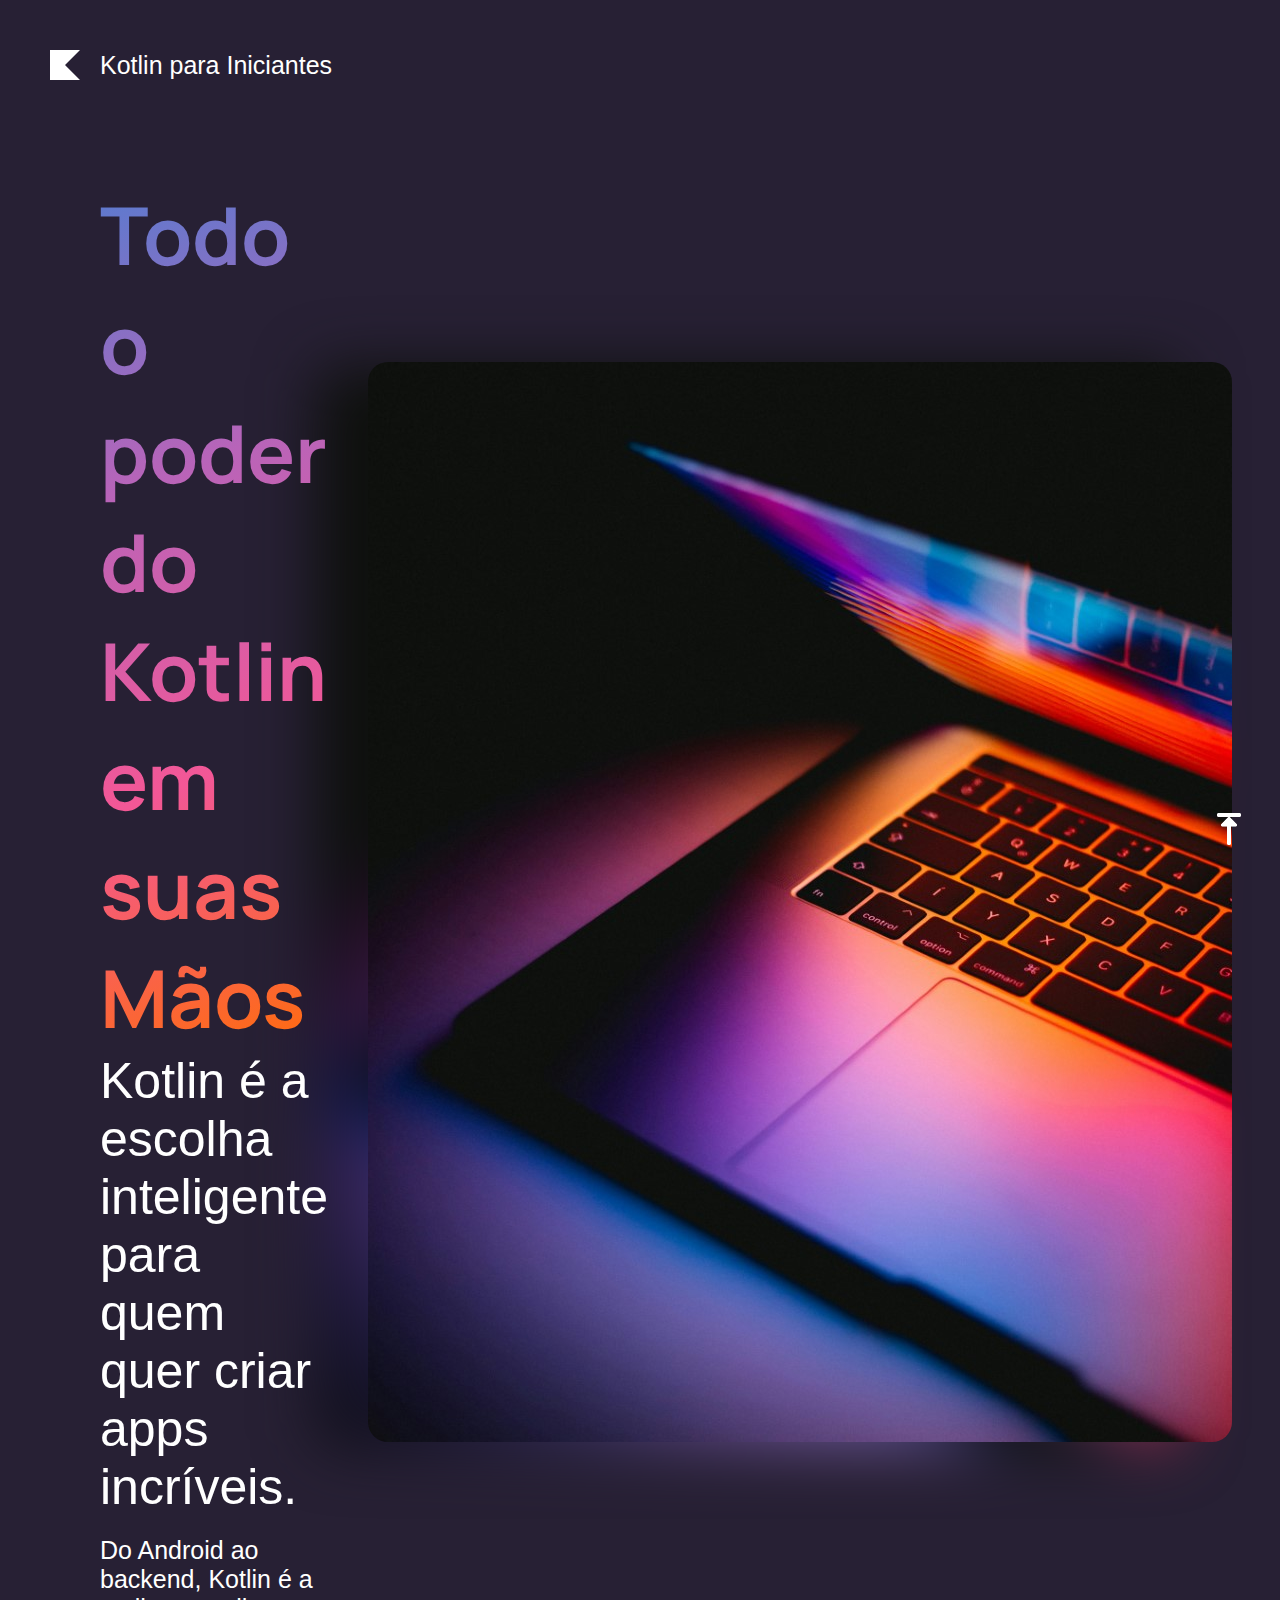
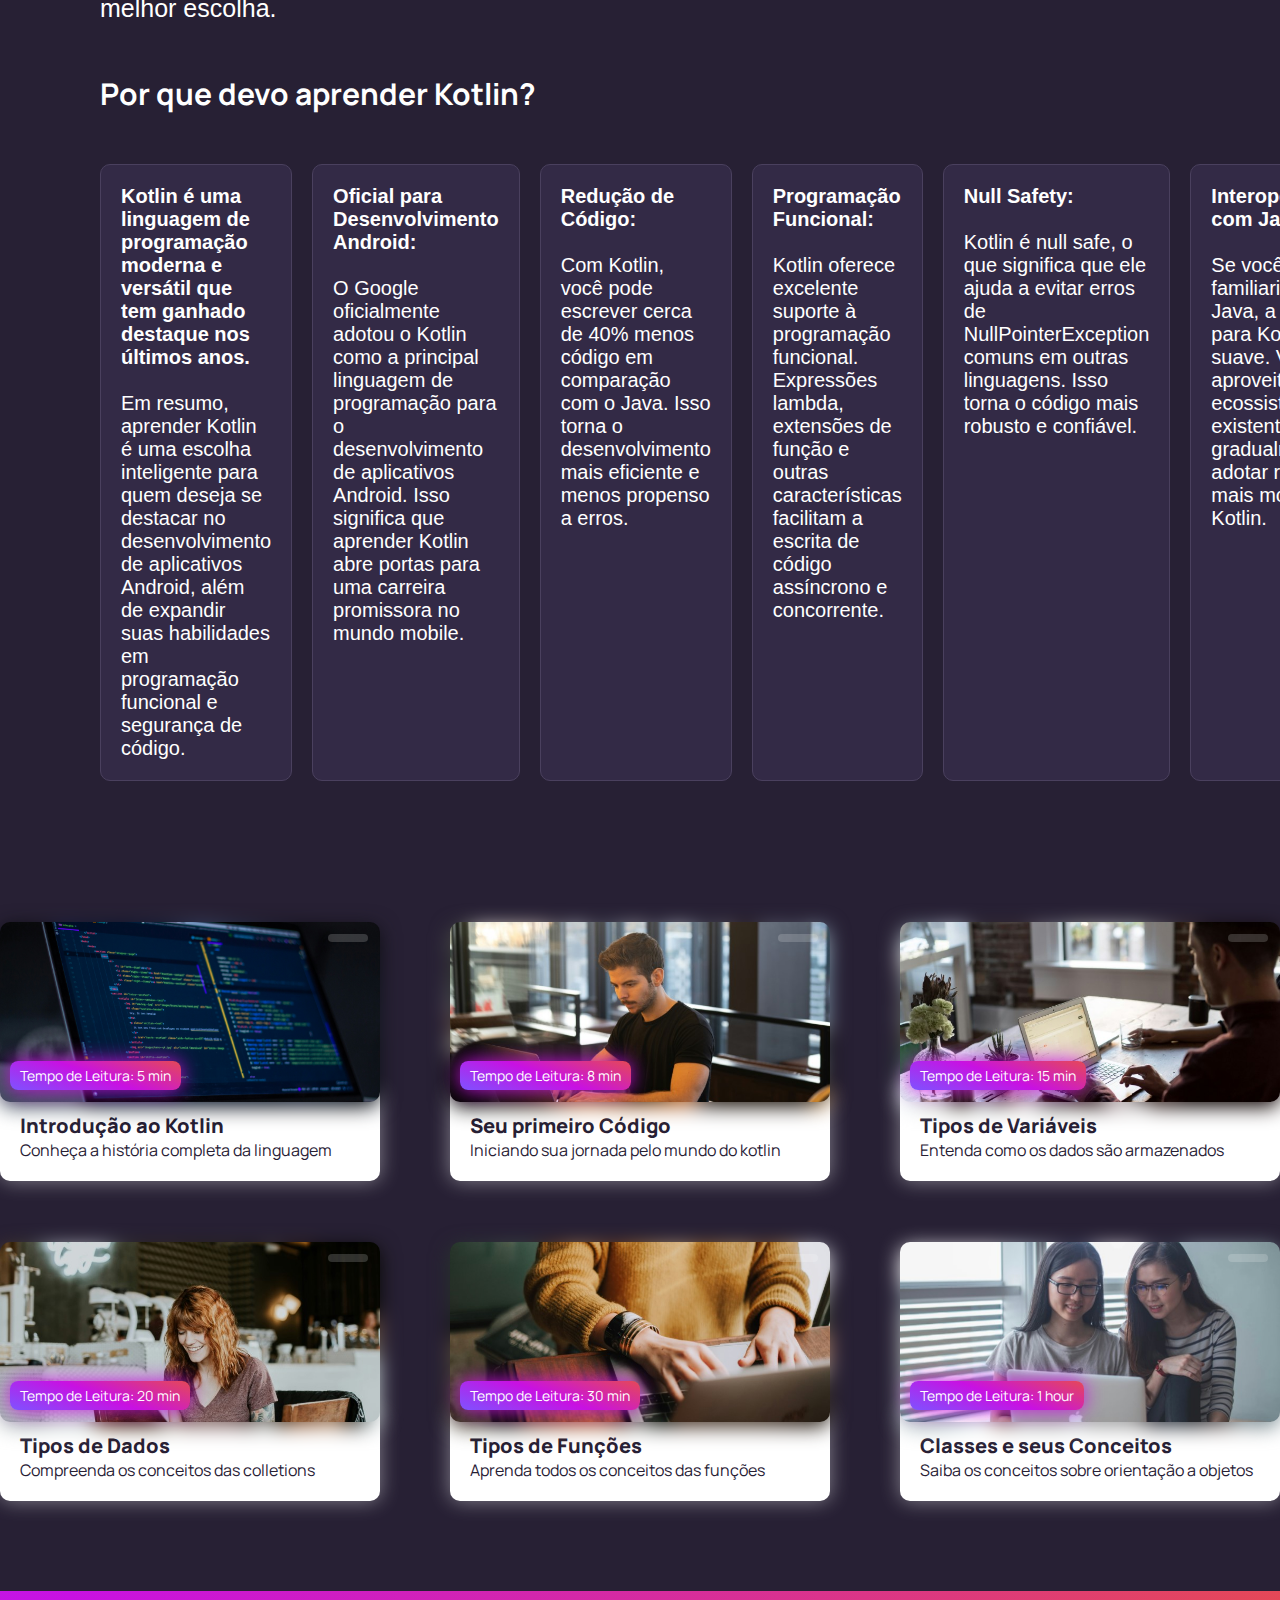
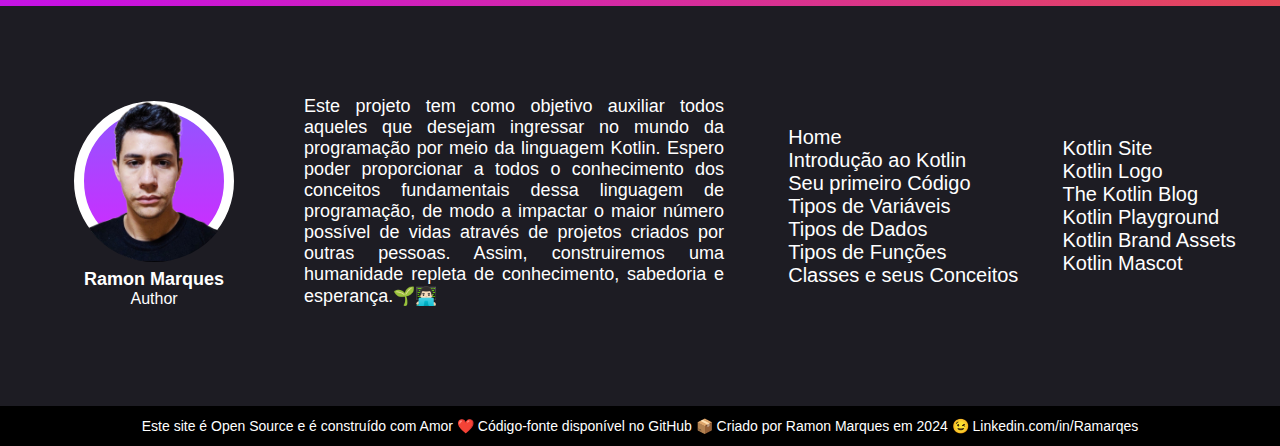
==== commit 5add3022: "criando o menu lateral" ====
--- a/index.html
+++ b/index.html
@@ -67,7 +67,7 @@
                 <a href="introducao-ao-kotlin.html" class="link-to-nother-page">
                     <li class="single-card">
                         <div class="image-and-time">
-                            <div class="mark-read mard-reading"></div>
+                            <div class="mark-read-transparent"></div>
                             <img src="assets/curse (1).jpg" class="card-image">
                             <img src="assets/curse (1).jpg" class="card-image-blur">
                             <p class="time-to-read">Tempo de Leitura: 5 min</p>
@@ -82,7 +82,7 @@
                 <a href="seu-primeiro-codigo.html" class="link-to-nother-page">
                     <li class="single-card">
                         <div class="image-and-time">
-                            <div class="mark-read"></div>
+                            <div class="mark-read-transparent"></div>
                             <img src="assets/curse (2).jpg" class="card-image">
                             <img src="assets/curse (2).jpg" class="card-image-blur">
                             <p class="time-to-read">Tempo de Leitura: 8 min</p>
@@ -93,17 +93,17 @@
                         </div>
                     </li>
                 </a>
-                <!-- Tipos de Variaveis -->
+                <!-- Tipos de Variáveis -->
                 <a href="tipos-de-variaveis.html" class="link-to-nother-page">
                     <li class="single-card">
                         <div class="image-and-time">
-                            <div class="mark-read"></div>
+                            <div class="mark-read-transparent"></div>
                             <img src="assets/curse (3).jpg" class="card-image">
                             <img src="assets/curse (3).jpg" class="card-image-blur">
                             <p class="time-to-read">Tempo de Leitura: 15 min</p>
                         </div>
                         <div class="card-title-and-description">
-                            <h3 class="card-title">Tipos de Variaveis</h3>
+                            <h3 class="card-title">Tipos de Variáveis</h3>
                             <p class="card-description">Entenda como os dados são armazenados</p>
                         </div>
                     </li>
@@ -116,7 +116,7 @@
                 <a href="tipos-de-dados.html" class="link-to-nother-page">
                     <li class="single-card">
                         <div class="image-and-time">
-                            <div class="mark-read"></div>
+                            <div class="mark-read-transparent"></div>
                             <img src="assets/curse (4).jpg" class="card-image">
                             <img src="assets/curse (4).jpg" class="card-image-blur">
                             <p class="time-to-read">Tempo de Leitura: 20 min</p>
@@ -130,7 +130,7 @@
                 <a href="tipos-de-funcoes.html" class="link-to-nother-page">
                     <li class="single-card">
                         <div class="image-and-time">
-                            <div class="mark-read"></div>
+                            <div class="mark-read-transparent"></div>
                             <img src="assets/curse (5).jpg" class="card-image">
                             <img src="assets/curse (5).jpg" class="card-image-blur">
                             <p class="time-to-read">Tempo de Leitura: 30 min</p>
@@ -145,7 +145,7 @@
                 <a href="classes-e-seus-conceitos.html" class="link-to-nother-page">
                     <li class="single-card">
                         <div class="image-and-time">
-                            <div class="mark-read"></div>
+                            <div class="mark-read-transparent"></div>
                             <img src="assets/curse (6).jpg" class="card-image">
                             <img src="assets/curse (6).jpg" class="card-image-blur">
                             <p class="time-to-read">Tempo de Leitura: 1 hour</p>
@@ -159,8 +159,17 @@
             </ul>
         </div>
 
-
-
+<div class="go-to-top-page">
+    <a class="link-go-to-top-page" href="#">
+        <img src="./assets/arrow-alt-to-top.png">
+    </a>
+</div>
+
+<div class="go-to-top-page">
+    <a class="link-go-to-top-page" href="#">
+        <img src="./assets/arrow-alt-to-top.png">
+    </a>
+</div>
 
 <!-- Parte final do site -->
 <div class="footer-page">
@@ -181,7 +190,7 @@
             <li><a href="index.html">Home</a></li>
             <li><a href="introducao-ao-kotlin.html">Introdução ao Kotlin</a></li>
             <li><a href="seu-primeiro-codigo.html">Seu primeiro Código</a></li>
-            <li><a href="tipos-de-variaveis.html">Tipos de Variaveis</a></li>
+            <li><a href="tipos-de-variáveis.html">Tipos de Variáveis</a></li>
             <li><a href="tipos-de-dados.html">Tipos de Dados</a></li>
             <li><a href="tipos-de-funcoes.html">Tipos de Funções</a></li>
             <li><a href="tipos-de-funcoes.html">Classes e seus Conceitos</a></li>
--- a/style.css
+++ b/style.css
@@ -54,6 +54,64 @@
     font-family: 'Segoe UI', Tahoma, Geneva, Verdana, sans-serif;
     transition: all 0.3s;
 }
+
+/* Deficindo a barra lateral do guia de conteudos */
+.side-content-guide{
+    background-color: #272034;
+    display: flex;
+    justify-content: center;
+    flex-direction: column;
+    justify-content: center;
+    float: right;
+    position: -webkit-sticky; 
+    position: sticky;
+    top: 50px;
+    right: 50px;
+    z-index: 5;
+    border-left: 1px solid #ffffff86;
+}
+.side-content-guide a{
+    text-decoration: none;
+    color: #ffffff;
+}
+.side-content-guide-logo-title{
+    display: flex;
+    flex-direction: column;
+    justify-content: center;
+}
+.side-logo-guide{
+    width: 30px;
+    user-select: none;
+    -webkit-user-drag: none;
+    -moz-user-select: none;
+    -webkit-user-modify: read-only;
+    margin-bottom: 10px;
+}
+
+.side-content-guide-links{
+    margin-left: -2px;
+}
+
+.title-side-content{
+    cursor: pointer;
+    transition: all 0.3s;
+    padding: 5px 20px;
+    border-left: 3px solid transparent;
+    font-weight: 600; 
+}
+.side-content{
+    cursor: pointer;
+    transition: all 0.3s;
+    padding: 5px 20px;
+    font-weight: 100;
+    border-left: 3px solid transparent;
+    }
+.title-side-content:hover, .side-content:hover{
+    color: #bf67ff;
+    border-left: 3px solid #bf67ff;
+}
+
+
 /* Definindo o menu de modulos do curso */
 @keyframes fadeInOut {
     0% {opacity: 0;}
@@ -131,7 +189,7 @@
     justify-content: center;
 }
 /* Definindo propriadades da marcação de Leitura */
-.mark-read{
+.mark-read-transparent{
     width: 20px;
     position: absolute;
     margin-left: 328px;
@@ -145,7 +203,7 @@
     animation-timing-function: ease-in-out;
     animation-fill-mode: forwards;
 }
-.mard-reading{
+.mark-reading-colored{
     background-image: linear-gradient(20deg, #7F52FF, #C811E2, #E54857);
     box-shadow: 0px 0px 10px #C811E2;
     animation-name: fadeIn;
@@ -153,7 +211,7 @@
     animation-timing-function: ease-in-out;
     animation-fill-mode: forwards;
 }
-.marked-read{
+.mark-read-done{
     background-color: #ffffff;
     box-shadow: 0px 0px 10px #ffffff;
     animation-name: fadeInOut;
@@ -248,7 +306,7 @@
 .left-introduction-title{
     font-family: "Manrope", sans-serif;
     font-size: 80px;
-    background-image: linear-gradient(-150deg, #7F52FF, #C811E2, #E54857);
+    background-image: linear-gradient(-20deg, #ff6c08, #f35796, #b864b9, #587bcf);
     background-clip: text;
     -webkit-background-clip: text;
     -webkit-text-fill-color: transparent;
@@ -318,11 +376,11 @@
 
 /* Definindo a area em volta de cada modulo */
 .area-module{
+    margin: 50px;
     animation-name: fadeInOut;
     animation-duration: 0.7s;
     animation-timing-function: ease-in-out;
     animation-fill-mode: forwards;
-    margin: 50px;
 }
 
 /* Definindo o titulo do modulo */
@@ -338,7 +396,6 @@
     text-align: center;
     font-size: 30px;
     font-family: 'Segoe UI', Tahoma, Geneva, Verdana, sans-serif;
-    text-transform: capitalize;
 }
 /* Logo kotlin ao lado no titulo do Modulo */
 .side-logo{
@@ -354,16 +411,18 @@
 .module-content{
     margin-left: 50px;
     margin-right: 50px;
+    margin-bottom: 25px;
 }
 .content-curse-title{
+    font-weight: 600;
     font-size: 25px;
-    text-transform: capitalize;
     margin-bottom: 30px;
 }
 .content-curse{
     font-size: 18px;
     text-align: justify;
     margin-bottom: 30px;
+    margin-right: 300px;
 }
 /* Definido estilização das fontes de informações */
 .font-section{
@@ -452,6 +511,30 @@
     display: block;
 }
 
+.go-to-top-page{
+    animation-name: fadeInOut;
+    animation-duration: 0.7s;
+    animation-timing-function: ease-in-out;
+    animation-fill-mode: forwards;
+    position: fixed;
+    bottom: 40px;
+    right: 0px;
+    z-index: 5;
+    display: flex;
+    justify-content: center;
+    align-items: center;
+    cursor: pointer;
+    border-radius: 15px 0px 0px 15px;
+    background-color: #ffffff00;
+}
+.link-go-to-top-page{
+   margin-right: 5px;
+   padding: 15px 30px 10px 10px;
+}
+.go-to-top-page:hover{
+    background-color: #bf67ff;
+    opacity: 100%;
+}
 .footer-page{
     color: #ffffff;
     height: auto;
@@ -611,5 +694,5 @@
     color: #0096ff;
 }
 a:hover{
-    color: #9c4fff;
-}
+    color: #bf67ff;
+}
